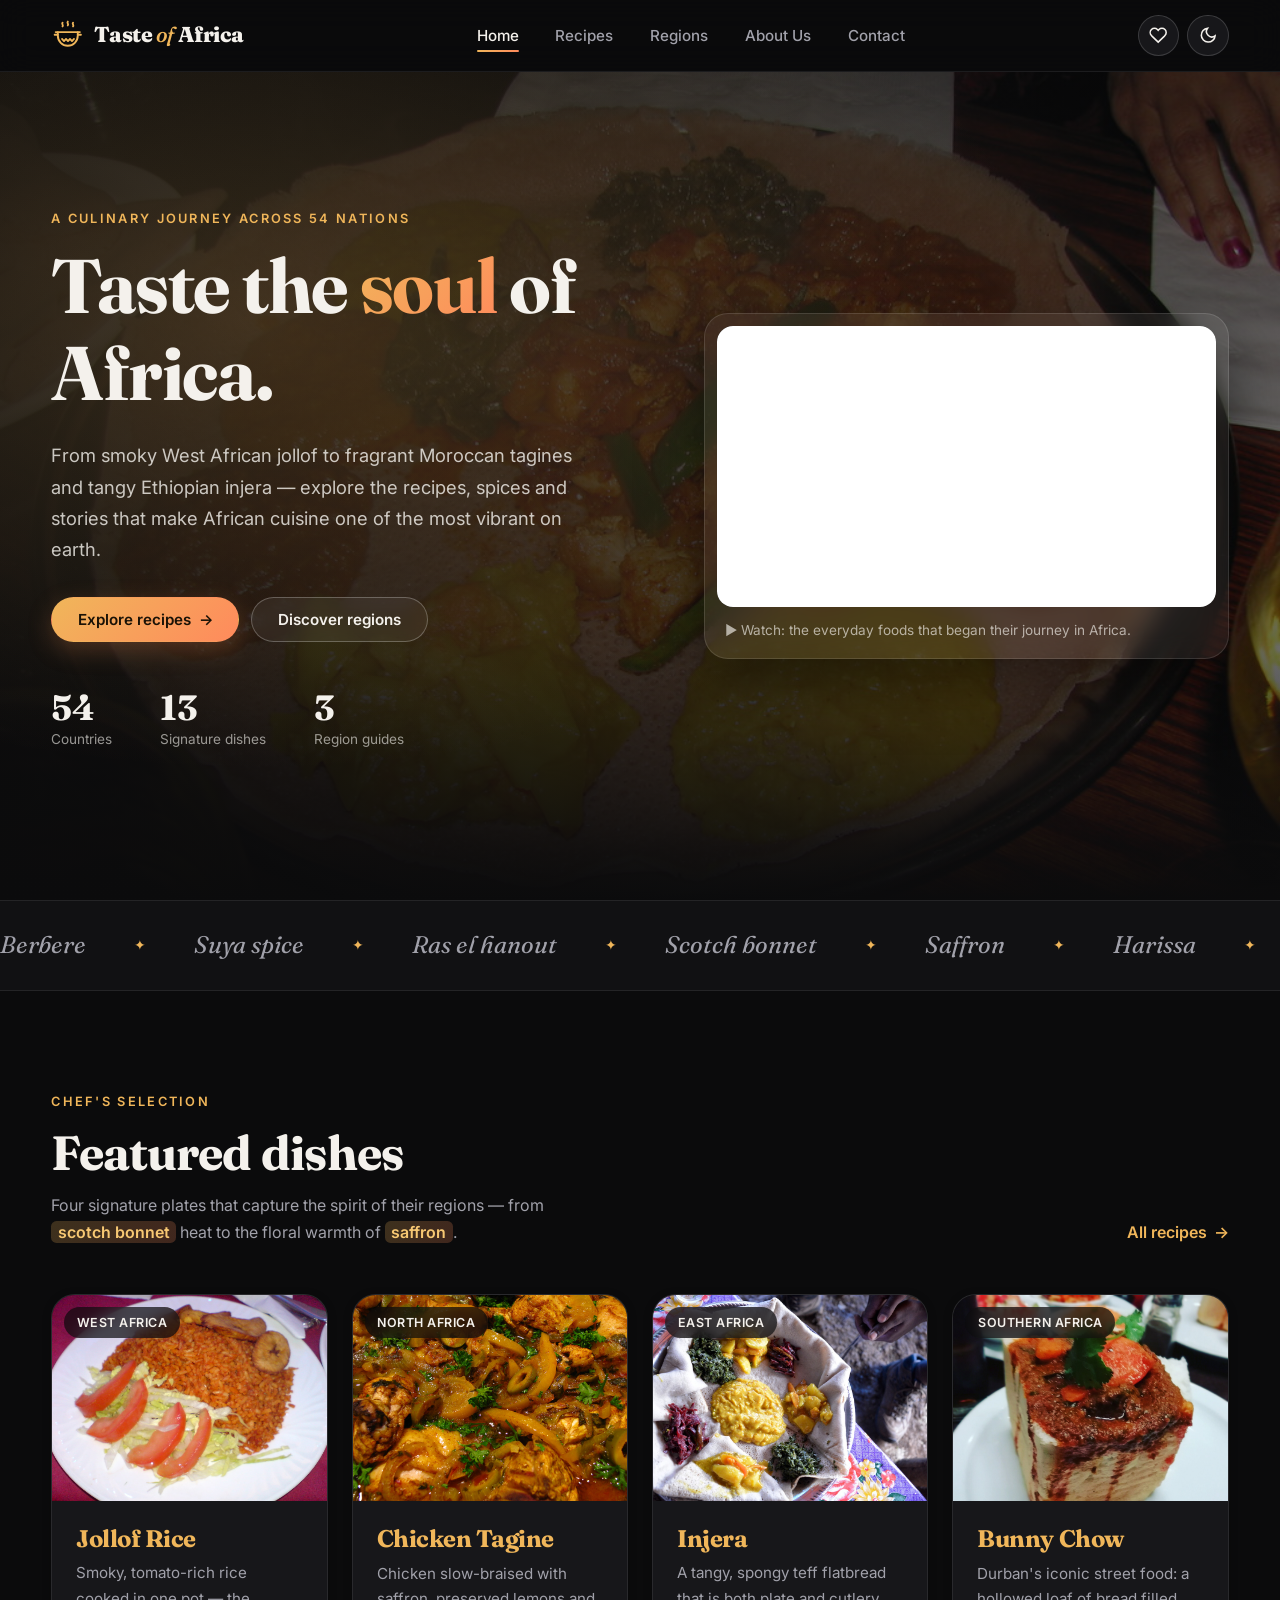
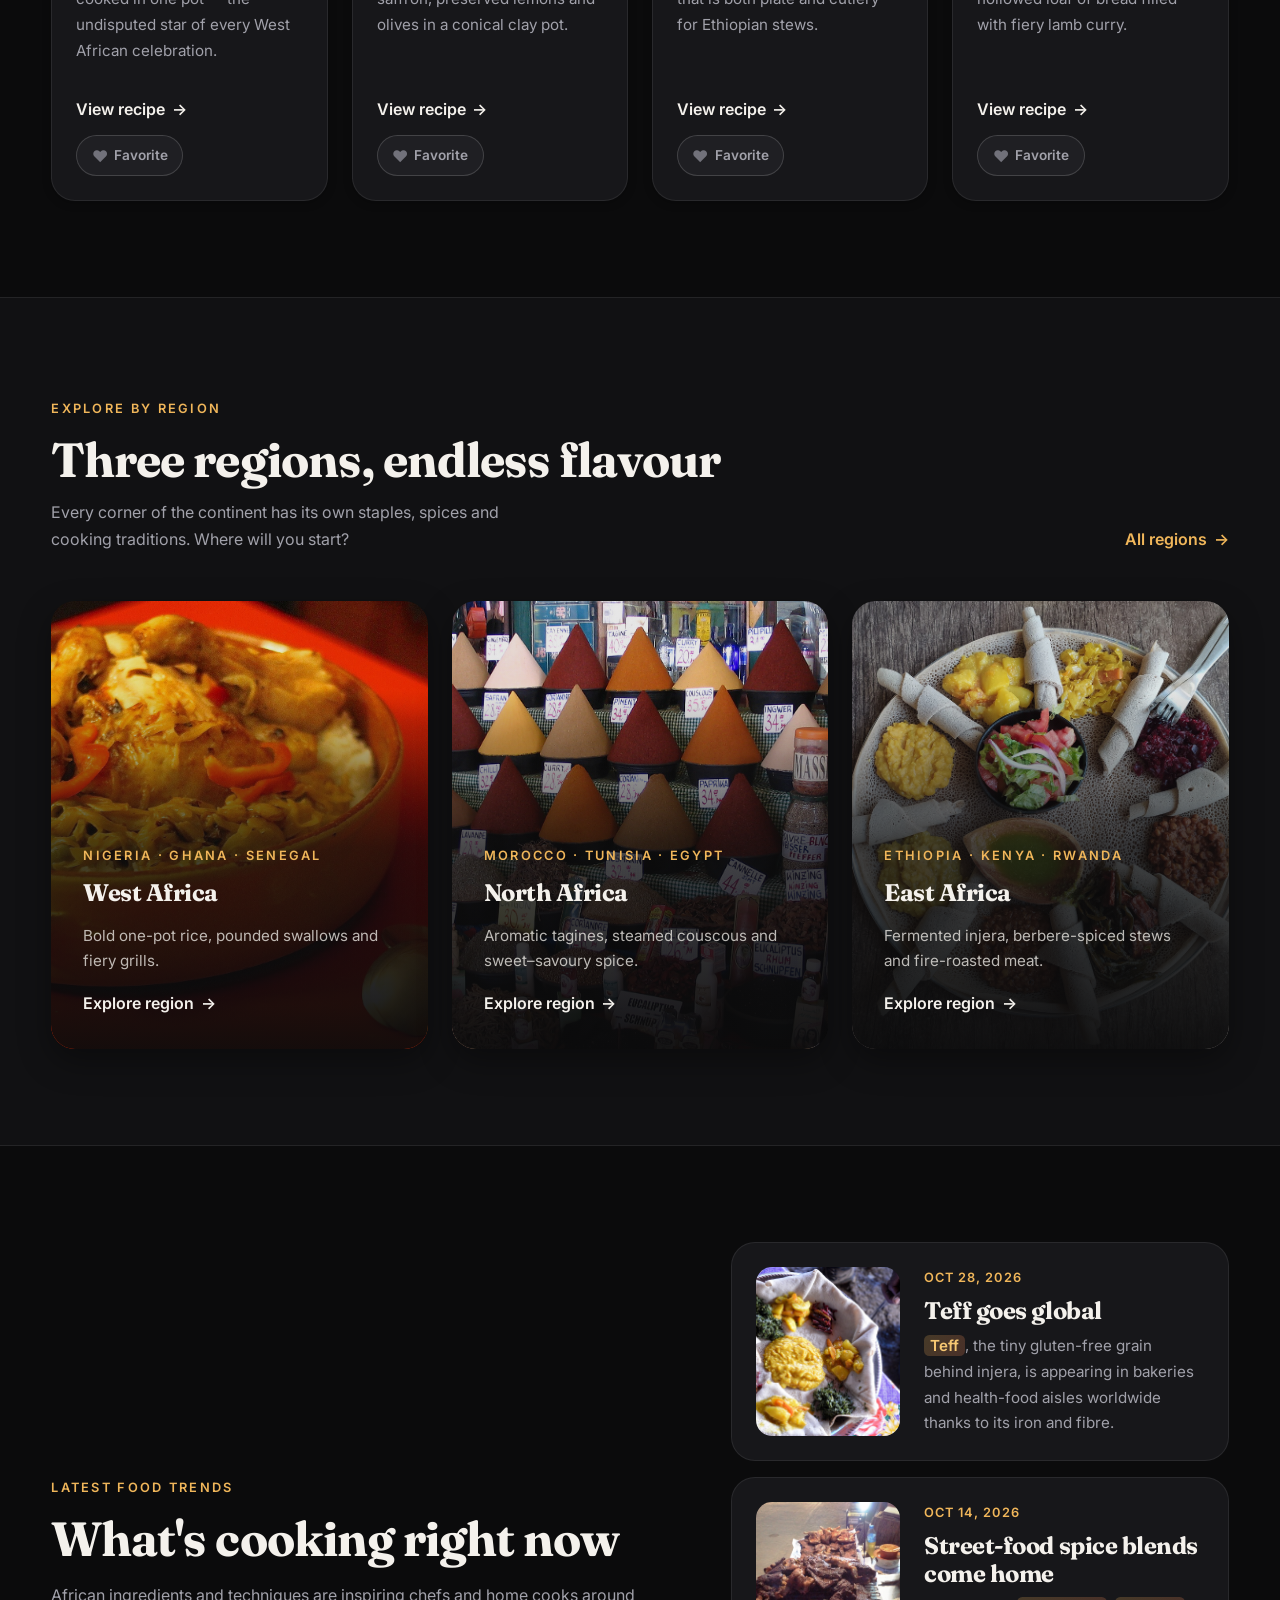
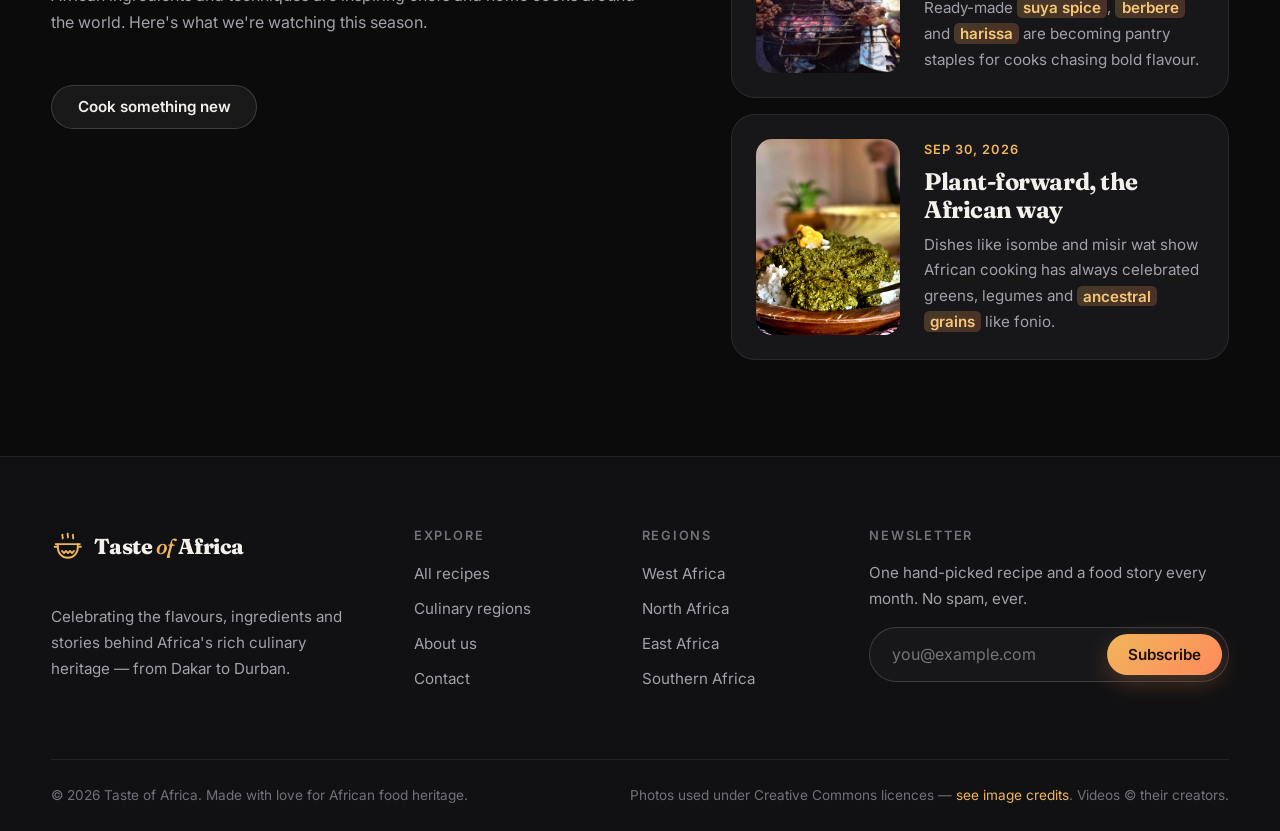
==== index.html @ ce405e70 "Add Taste of Africa website with images and organized folders - HTML pages at the root, styles in cs" ====
<!DOCTYPE html>
<html lang="en" data-theme="dark">
<head>
  <meta charset="UTF-8">
  <meta name="viewport" content="width=device-width, initial-scale=1.0">
  <meta name="description" content="Discover the rich, diverse flavours of African cuisine: recipes, regions and the stories behind them.">
  <meta name="theme-color" content="#0b0b0c">
  <title>Home — A Culinary Journey Across Africa | Taste of Africa</title>
  <link rel="icon" href="data:image/svg+xml,%3Csvg xmlns='http://www.w3.org/2000/svg' viewBox='0 0 32 32' fill='none' stroke='%23f0b65a' stroke-width='2.2' stroke-linecap='round' stroke-linejoin='round'%3E%3Crect width='32' height='32' rx='7' fill='%230b0b0c' stroke='none'/%3E%3Cpath d='M11 4c-1.2 1.2 1.2 2.4 0 3.6M16 3c-1.2 1.2 1.2 2.4 0 3.6M21 4c-1.2 1.2 1.2 2.4 0 3.6M4.5 12.5h23M6.5 12.5v3.5a9.5 9.5 0 0 0 19 0v-3.5M10.5 19l1.9 2 1.9-2 1.9 2 1.9-2 1.9 2 1.9-2'/%3E%3C/svg%3E">

  <!-- Google Fonts: Fraunces (expressive headings) + Inter (clean body text) -->
  <link rel="preconnect" href="https://fonts.googleapis.com">
  <link rel="preconnect" href="https://fonts.gstatic.com" crossorigin>
  <link href="https://fonts.googleapis.com/css2?family=Fraunces:ital,opsz,wght@0,9..144,500;0,9..144,700;0,9..144,800;1,9..144,500&amp;family=Inter:wght@400;500;600;700&amp;display=swap" rel="stylesheet">

  <link rel="stylesheet" href="css/styles.css">
  <!-- Apply the saved colour theme before the page paints (prevents a flash) -->
  <script>
    try {
      var savedTheme = JSON.parse(localStorage.getItem("toa-theme"));
      document.documentElement.setAttribute("data-theme", savedTheme === "light" ? "light" : "dark");
    } catch (e) {}
  </script>
</head>
<body>
  <a class="skip-link" href="#main">Skip to main content</a>

  <!-- ===== Site header & navigation ===== -->
  <header class="site-header">
    <div class="container header-inner">
      <a href="index.html" class="logo" aria-label="Taste of Africa — home">
        <svg class="logo-mark" viewBox="0 0 32 32" fill="none" stroke="currentColor" stroke-width="1.8" stroke-linecap="round" stroke-linejoin="round" aria-hidden="true"><path d="M11 3.5c-1.2 1.2 1.2 2.4 0 3.6M16 2.5c-1.2 1.2 1.2 2.4 0 3.6M21 3.5c-1.2 1.2 1.2 2.4 0 3.6"/><path d="M4.5 12.5h23"/><path d="M6.5 12.5v3.5a9.5 9.5 0 0 0 19 0v-3.5"/><path d="M10.5 19l1.9 2 1.9-2 1.9 2 1.9-2 1.9 2 1.9-2"/><path d="M6.5 15H3.5M25.5 15h3"/></svg>
        <span>Taste <em>of</em> Africa</span>
      </a>

      <nav class="main-nav" id="main-nav" aria-label="Main navigation">
        <ul class="nav-list">
          <li><a href="index.html" aria-current="page">Home</a></li>
          <li><a href="recipes.html">Recipes</a></li>
          <li><a href="regions.html">Regions</a></li>
          <li><a href="about.html">About Us</a></li>
          <li><a href="contact.html">Contact</a></li>
        </ul>
      </nav>

      <div class="header-actions">
        <a href="recipes.html?filter=favorites" class="icon-btn" aria-label="View your favourite recipes" title="Your favourites">
          <svg viewBox="0 0 24 24" fill="none" stroke="currentColor" stroke-width="2" aria-hidden="true"><path d="M20.8 4.6a5.5 5.5 0 0 0-7.8 0L12 5.7l-1-1.1a5.5 5.5 0 0 0-7.8 7.8l1 1.1L12 21l7.8-7.5 1-1.1a5.5 5.5 0 0 0 0-7.8z"/></svg>
          <span class="fav-badge" data-count="0"></span>
        </a>
        <button class="icon-btn" id="theme-toggle" type="button" aria-label="Switch to light mode">
          <svg class="icon-moon" viewBox="0 0 24 24" fill="none" stroke="currentColor" stroke-width="2" aria-hidden="true"><path d="M21 12.8A9 9 0 1 1 11.2 3a7 7 0 0 0 9.8 9.8z"/></svg>
          <svg class="icon-sun" viewBox="0 0 24 24" fill="none" stroke="currentColor" stroke-width="2" aria-hidden="true"><circle cx="12" cy="12" r="4.5"/><path d="M12 1.5v2.5M12 20v2.5M4.6 4.6l1.8 1.8M17.6 17.6l1.8 1.8M1.5 12H4M20 12h2.5M4.6 19.4l1.8-1.8M17.6 6.4l1.8-1.8"/></svg>
        </button>
        <button class="icon-btn nav-toggle" type="button" aria-expanded="false" aria-controls="main-nav" aria-label="Open menu">
          <svg viewBox="0 0 24 24" fill="none" stroke="currentColor" stroke-width="2" aria-hidden="true"><path d="M4 7h16M4 12h16M4 17h10"/></svg>
        </button>
      </div>
    </div>
  </header>

  <main id="main">
    <!-- ===== Hero ===== -->
    <section class="hero" aria-labelledby="hero-title">
      <div class="container hero-grid">
        <div class="reveal">
          <span class="eyebrow">A culinary journey across 54 nations</span>
          <h1 id="hero-title">Taste the <span class="text-gradient">soul</span> of Africa.</h1>
          <p class="hero-lead">From smoky West African jollof to fragrant Moroccan tagines and tangy Ethiopian injera — explore the recipes, spices and stories that make African cuisine one of the most vibrant on earth.</p>
          <div class="hero-actions">
            <a href="recipes.html" class="btn btn-primary">Explore recipes <span aria-hidden="true">→</span></a>
            <a href="regions.html" class="btn btn-ghost">Discover regions</a>
          </div>
          <ul class="hero-stats">
            <li><strong>54</strong><span>Countries</span></li>
            <li><strong>13</strong><span>Signature dishes</span></li>
            <li><strong>3</strong><span>Region guides</span></li>
          </ul>
        </div>
        <figure class="video-card reveal">
          <div class="video-frame">
            <iframe src="https://www.youtube-nocookie.com/embed/ptCJtJSwBqs" title="These 10 foods came from Africa — Where Food Began" loading="lazy" allow="accelerometer; autoplay; clipboard-write; encrypted-media; gyroscope; picture-in-picture; web-share" referrerpolicy="strict-origin-when-cross-origin" allowfullscreen></iframe>
          </div>
          <figcaption>▶ Watch: the everyday foods that began their journey in Africa.</figcaption>
        </figure>
      </div>
    </section>

    <!-- ===== Spice ticker ===== -->
    <section class="ticker" aria-label="Signature African spices">
      <ul class="ticker-track">
          <li>Berbere</li>
          <li>Suya spice</li>
          <li>Ras el hanout</li>
          <li>Scotch bonnet</li>
          <li>Saffron</li>
          <li>Harissa</li>
          <li>Grains of paradise</li>
          <li>Cardamom</li>
          <li>Peri-peri</li>
          <li>Niter kibbeh</li>
          <li>Dawadawa</li>
          <li>Cloves of Zanzibar</li>
          <li aria-hidden="true">Berbere</li>
          <li aria-hidden="true">Suya spice</li>
          <li aria-hidden="true">Ras el hanout</li>
          <li aria-hidden="true">Scotch bonnet</li>
          <li aria-hidden="true">Saffron</li>
          <li aria-hidden="true">Harissa</li>
          <li aria-hidden="true">Grains of paradise</li>
          <li aria-hidden="true">Cardamom</li>
          <li aria-hidden="true">Peri-peri</li>
          <li aria-hidden="true">Niter kibbeh</li>
          <li aria-hidden="true">Dawadawa</li>
          <li aria-hidden="true">Cloves of Zanzibar</li>
      </ul>
    </section>

    <!-- ===== Featured dishes ===== -->
    <section class="section" aria-labelledby="featured-title">
      <div class="container">
        <div class="section-head reveal">
          <div>
            <span class="eyebrow">Chef's selection</span>
            <h2 id="featured-title">Featured dishes</h2>
            <p>Four signature plates that capture the spirit of their regions — from <mark>scotch bonnet</mark> heat to the floral warmth of <mark>saffron</mark>.</p>
          </div>
          <a href="recipes.html" class="link-arrow">All recipes <span aria-hidden="true">→</span></a>
        </div>
        <div class="grid grid-4 reveal">
          <figure class="card dish-card">
            <div class="card-media">
              <img src="images/jollof-rice.jpg" alt="Jollof rice served with fresh tomatoes and fried plantain" loading="lazy">
              <span class="chip">West Africa</span>
            </div>
            <figcaption>
              <h3><a class="card-link" href="jollof-rice.html">Jollof Rice</a></h3>
              <p>Smoky, tomato-rich rice cooked in one pot — the undisputed star of every West African celebration.</p>
              <div class="card-actions">
                <span class="link-arrow">View recipe <span aria-hidden="true">→</span></span>
                <button class="fav-btn" type="button" data-id="jollof-rice" aria-pressed="false" aria-label="Save Jollof Rice to favorites"><span class="heart" aria-hidden="true">❤</span><span class="fav-label">Favorite</span></button>
              </div>
            </figcaption>
          </figure>
          <figure class="card dish-card">
            <div class="card-media">
              <img src="images/tagine.jpg" alt="Chicken tagine with preserved lemons and green olives" loading="lazy">
              <span class="chip">North Africa</span>
            </div>
            <figcaption>
              <h3><a class="card-link" href="tagine.html">Chicken Tagine</a></h3>
              <p>Chicken slow-braised with saffron, preserved lemons and olives in a conical clay pot.</p>
              <div class="card-actions">
                <span class="link-arrow">View recipe <span aria-hidden="true">→</span></span>
                <button class="fav-btn" type="button" data-id="tagine" aria-pressed="false" aria-label="Save Chicken Tagine to favorites"><span class="heart" aria-hidden="true">❤</span><span class="fav-label">Favorite</span></button>
              </div>
            </figcaption>
          </figure>
          <figure class="card dish-card">
            <div class="card-media">
              <img src="images/injera.jpg" alt="Injera on a woven basket topped with colourful Ethiopian stews" loading="lazy">
              <span class="chip">East Africa</span>
            </div>
            <figcaption>
              <h3><a class="card-link" href="injera.html">Injera</a></h3>
              <p>A tangy, spongy teff flatbread that is both plate and cutlery for Ethiopian stews.</p>
              <div class="card-actions">
                <span class="link-arrow">View recipe <span aria-hidden="true">→</span></span>
                <button class="fav-btn" type="button" data-id="injera" aria-pressed="false" aria-label="Save Injera to favorites"><span class="heart" aria-hidden="true">❤</span><span class="fav-label">Favorite</span></button>
              </div>
            </figcaption>
          </figure>
          <figure class="card dish-card">
            <div class="card-media">
              <img src="images/bunny-chow.jpg" alt="A Durban mutton bunny chow topped with fresh coriander" loading="lazy">
              <span class="chip">Southern Africa</span>
            </div>
            <figcaption>
              <h3><a class="card-link" href="bunny-chow.html">Bunny Chow</a></h3>
              <p>Durban&#x27;s iconic street food: a hollowed loaf of bread filled with fiery lamb curry.</p>
              <div class="card-actions">
                <span class="link-arrow">View recipe <span aria-hidden="true">→</span></span>
                <button class="fav-btn" type="button" data-id="bunny-chow" aria-pressed="false" aria-label="Save Bunny Chow to favorites"><span class="heart" aria-hidden="true">❤</span><span class="fav-label">Favorite</span></button>
              </div>
            </figcaption>
          </figure>
        </div>
      </div>
    </section>

    <!-- ===== Explore by region ===== -->
    <section class="section section-alt" aria-labelledby="regions-title">
      <div class="container">
        <div class="section-head reveal">
          <div>
            <span class="eyebrow">Explore by region</span>
            <h2 id="regions-title">Three regions, endless flavour</h2>
            <p>Every corner of the continent has its own staples, spices and cooking traditions. Where will you start?</p>
          </div>
          <a href="regions.html" class="link-arrow">All regions <span aria-hidden="true">→</span></a>
        </div>
        <div class="grid grid-3 reveal">
          <a class="region-card" href="west-africa.html">
            <img src="images/west-africa-hero.jpg" alt="A bowl of Senegalese chicken yassa from West Africa" loading="lazy">
            <div class="region-card-body">
              <span class="eyebrow">Nigeria · Ghana · Senegal</span>
              <h3>West Africa</h3>
              <p>Bold one-pot rice, pounded swallows and fiery grills.</p>
              <span class="link-arrow">Explore region <span aria-hidden="true">→</span></span>
            </div>
          </a>
          <a class="region-card" href="north-africa.html">
            <img src="images/north-africa-hero.jpg" alt="Colourful pyramids of spices at a North African market" loading="lazy">
            <div class="region-card-body">
              <span class="eyebrow">Morocco · Tunisia · Egypt</span>
              <h3>North Africa</h3>
              <p>Aromatic tagines, steamed couscous and sweet–savoury spice.</p>
              <span class="link-arrow">Explore region <span aria-hidden="true">→</span></span>
            </div>
          </a>
          <a class="region-card" href="east-africa.html">
            <img src="images/east-africa-hero.jpg" alt="An Ethiopian platter of stews served on injera" loading="lazy">
            <div class="region-card-body">
              <span class="eyebrow">Ethiopia · Kenya · Rwanda</span>
              <h3>East Africa</h3>
              <p>Fermented injera, berbere-spiced stews and fire-roasted meat.</p>
              <span class="link-arrow">Explore region <span aria-hidden="true">→</span></span>
            </div>
          </a>
        </div>
      </div>
    </section>

    <!-- ===== Latest food trends ===== -->
    <section class="section" aria-labelledby="trends-title">
      <div class="container split">
        <div class="reveal">
          <span class="eyebrow">Latest food trends</span>
          <h2 id="trends-title">What's cooking right now</h2>
          <p class="muted">African ingredients and techniques are inspiring chefs and home cooks around the world. Here's what we're watching this season.</p>
          <a href="recipes.html" class="btn btn-ghost mt-6">Cook something new</a>
        </div>
        <div class="trends-layout reveal">
          <article class="trend-card">
            <img src="images/injera.jpg" alt="Injera made from teff flour" loading="lazy">
            <div>
              <time datetime="2026-10-28">Oct 28, 2026</time>
              <h3>Teff goes global</h3>
              <p><mark>Teff</mark>, the tiny gluten-free grain behind injera, is appearing in bakeries and health-food aisles worldwide thanks to its iron and fibre.</p>
            </div>
          </article>
          <article class="trend-card">
            <img src="images/suya.jpg" alt="Suya skewers coated in yaji spice" loading="lazy">
            <div>
              <time datetime="2026-10-14">Oct 14, 2026</time>
              <h3>Street-food spice blends come home</h3>
              <p>Ready-made <mark>suya spice</mark>, <mark>berbere</mark> and <mark>harissa</mark> are becoming pantry staples for cooks chasing bold flavour.</p>
            </div>
          </article>
          <article class="trend-card">
            <img src="images/isombe.jpg" alt="Isombe, a cassava leaf stew" loading="lazy">
            <div>
              <time datetime="2026-09-30">Sep 30, 2026</time>
              <h3>Plant-forward, the African way</h3>
              <p>Dishes like isombe and misir wat show African cooking has always celebrated greens, legumes and <mark>ancestral grains</mark> like fonio.</p>
            </div>
          </article>
        </div>
      </div>
    </section>
  </main>

  <!-- ===== Footer with newsletter signup ===== -->
  <footer class="site-footer">
    <div class="container footer-grid">
      <section>
        <a href="index.html" class="logo"><svg class="logo-mark" viewBox="0 0 32 32" fill="none" stroke="currentColor" stroke-width="1.8" stroke-linecap="round" stroke-linejoin="round" aria-hidden="true"><path d="M11 3.5c-1.2 1.2 1.2 2.4 0 3.6M16 2.5c-1.2 1.2 1.2 2.4 0 3.6M21 3.5c-1.2 1.2 1.2 2.4 0 3.6"/><path d="M4.5 12.5h23"/><path d="M6.5 12.5v3.5a9.5 9.5 0 0 0 19 0v-3.5"/><path d="M10.5 19l1.9 2 1.9-2 1.9 2 1.9-2 1.9 2 1.9-2"/><path d="M6.5 15H3.5M25.5 15h3"/></svg><span>Taste <em>of</em> Africa</span></a>
        <p class="mt-6">Celebrating the flavours, ingredients and stories behind Africa's rich culinary heritage — from Dakar to Durban.</p>
      </section>
      <nav aria-label="Footer: explore">
        <h2>Explore</h2>
        <ul class="footer-links">
          <li><a href="recipes.html">All recipes</a></li>
          <li><a href="regions.html">Culinary regions</a></li>
          <li><a href="about.html">About us</a></li>
          <li><a href="contact.html">Contact</a></li>
        </ul>
      </nav>
      <nav aria-label="Footer: regions">
        <h2>Regions</h2>
        <ul class="footer-links">
          <li><a href="west-africa.html">West Africa</a></li>
          <li><a href="north-africa.html">North Africa</a></li>
          <li><a href="east-africa.html">East Africa</a></li>
          <li><a href="recipes.html?filter=southern-africa">Southern Africa</a></li>
        </ul>
      </nav>
      <section aria-labelledby="newsletter-title">
        <h2 id="newsletter-title">Newsletter</h2>
        <p>One hand-picked recipe and a food story every month. No spam, ever.</p>
        <form class="newsletter-form" novalidate>
          <label for="newsletter-email" class="visually-hidden">Email address</label>
          <input type="email" id="newsletter-email" name="newsletter-email" placeholder="you@example.com" autocomplete="email" required>
          <button type="submit" class="btn btn-primary">Subscribe</button>
        </form>
        <p class="newsletter-msg" role="status" aria-live="polite"></p>
      </section>
    </div>
    <div class="container footer-bottom">
      <p>&copy; <span class="current-year">2026</span> Taste of Africa. Made with love for African food heritage.</p>
      <p>Photos used under Creative Commons licences — <a href="about.html#credits">see image credits</a>. Videos &copy; their creators.</p>
    </div>
  </footer>

  <button class="icon-btn back-to-top" type="button" aria-label="Back to top">
    <svg viewBox="0 0 24 24" fill="none" stroke="currentColor" stroke-width="2" aria-hidden="true"><path d="M12 19V5M5 12l7-7 7 7"/></svg>
  </button>

  <script src="js/script.js"></script>
</body>
</html>
---- css/styles.css ----
/* ==========================================================================
   Taste of Africa — Main Stylesheet
   --------------------------------------------------------------------------
   Table of contents
   1.  Design tokens (colours, fonts, spacing) + light theme
   2.  Reset & base elements
   3.  Layout helpers
   4.  Buttons, chips & marks
   5.  Header & navigation
   6.  Hero sections
   7.  Ingredient ticker
   8.  Section headings
   9.  Cards (dishes, regions, articles)
   10. Recipe filter & favourites
   11. Recipe detail page
   12. Region pages
   13. About page
   14. Contact page & forms
   15. Footer & newsletter
   16. Utilities & animations
   17. Responsive breakpoints
   ========================================================================== */

/* 1. DESIGN TOKENS ======================================================== */
:root {
  /* Palette — "midnight & saffron": premium blacks and greys,
     warmed with spice-inspired accents (saffron, papaya, hibiscus). */
  --bg: #0b0b0c;
  --bg-elev: #111113;
  --surface: #17171a;
  --surface-2: #1f1f23;
  --border: rgba(255, 255, 255, 0.08);
  --border-strong: rgba(255, 255, 255, 0.16);
  --text: #f4f1ec;
  --text-muted: #a1a1aa;
  --text-faint: #71717a;

  --accent: #f0b65a;          /* saffron gold */
  --accent-strong: #f7c873;
  --accent-2: #ff8a5c;        /* papaya / paprika */
  --accent-ink: #1a1206;      /* text on accent backgrounds */
  --heart: #ff4d6d;           /* hibiscus red for favourites */
  --success: #4ade80;
  --error: #ff6b6b;

  --gradient-accent: linear-gradient(135deg, var(--accent) 0%, var(--accent-2) 100%);
  --overlay: linear-gradient(180deg, rgba(11, 11, 12, 0.35) 0%, rgba(11, 11, 12, 0.85) 70%, var(--bg) 100%);

  /* Typography */
  --font-display: "Fraunces", Georgia, "Times New Roman", serif;
  --font-body: "Inter", system-ui, -apple-system, "Segoe UI", Roboto, sans-serif;

  /* Spacing scale (rem based for accessibility) */
  --space-1: 0.25rem;
  --space-2: 0.5rem;
  --space-3: 0.75rem;
  --space-4: 1rem;
  --space-5: 1.5rem;
  --space-6: 2rem;
  --space-7: 3rem;
  --space-8: 4.5rem;
  --space-9: 6rem;

  /* Shape & depth */
  --radius-sm: 0.5rem;
  --radius: 1rem;
  --radius-lg: 1.5rem;
  --radius-pill: 999px;
  --shadow-sm: 0 2px 8px rgba(0, 0, 0, 0.25);
  --shadow: 0 12px 32px rgba(0, 0, 0, 0.35);
  --shadow-lg: 0 24px 60px rgba(0, 0, 0, 0.5);
  --glow: 0 0 0 4px rgba(240, 182, 90, 0.18);

  --header-h: 4.5rem;
  --ease: cubic-bezier(0.22, 1, 0.36, 1);
  color-scheme: dark;
}

/* Light theme — toggled by JavaScript via data-theme on <html> */
[data-theme="light"] {
  --bg: #f7f5f1;
  --bg-elev: #ffffff;
  --surface: #ffffff;
  --surface-2: #f1eee8;
  --border: rgba(20, 20, 22, 0.08);
  --border-strong: rgba(20, 20, 22, 0.16);
  --text: #141416;
  --text-muted: #55555e;
  --text-faint: #8a8a93;
  --accent: #c98a1e;
  --accent-strong: #b07612;
  --accent-2: #e2643a;
  --accent-ink: #ffffff;
  --shadow-sm: 0 2px 8px rgba(20, 20, 22, 0.06);
  --shadow: 0 12px 32px rgba(20, 20, 22, 0.08);
  --shadow-lg: 0 24px 60px rgba(20, 20, 22, 0.14);
  --glow: 0 0 0 4px rgba(201, 138, 30, 0.2);
  color-scheme: light;
}

/* 2. RESET & BASE ========================================================= */
*,
*::before,
*::after {
  box-sizing: border-box;
}

html {
  font-size: 100%;               /* 16px base — respects user settings */
  scroll-behavior: smooth;
  scroll-padding-top: calc(var(--header-h) + 1rem);
}

body {
  margin: 0;
  font-family: var(--font-body);
  font-size: 1rem;
  line-height: 1.7;
  color: var(--text);
  background-color: var(--bg);
  -webkit-font-smoothing: antialiased;
  transition: background-color 0.4s var(--ease), color 0.4s var(--ease);
}

h1, h2, h3, h4 {
  font-family: var(--font-display);
  font-weight: 700;
  line-height: 1.15;
  letter-spacing: -0.02em;
  margin: 0 0 var(--space-4);
}

h1 { font-size: clamp(2.5rem, 6vw, 4.75rem); }
h2 { font-size: clamp(1.9rem, 4vw, 3rem); }
h3 { font-size: clamp(1.25rem, 2vw, 1.5rem); }
h4 { font-size: 1.1rem; }

p { margin: 0 0 var(--space-4); }

a {
  color: var(--accent);
  text-decoration: none;
  transition: color 0.2s ease;
}
a:hover { color: var(--accent-strong); }

img,
iframe,
video {
  display: block;
  max-width: 100%;
}

img { height: auto; }

ul, ol { padding-left: 1.25rem; }

figure { margin: 0; }

button,
input,
select,
textarea {
  font: inherit;
  color: inherit;
}

button { cursor: pointer; }

:focus-visible {
  outline: 2px solid var(--accent);
  outline-offset: 3px;
}

::selection {
  background: var(--accent);
  color: var(--accent-ink);
}

/* Accessible "skip to content" link */
.skip-link {
  position: absolute;
  left: 1rem;
  top: -4rem;
  z-index: 200;
  padding: var(--space-2) var(--space-4);
  background: var(--accent);
  color: var(--accent-ink);
  border-radius: var(--radius-sm);
  font-weight: 600;
}
.skip-link:focus { top: 1rem; }

/* 3. LAYOUT HELPERS ======================================================= */
.container {
  width: min(92%, 75rem);
  margin-inline: auto;
}

.container-narrow {
  width: min(92%, 50rem);
  margin-inline: auto;
}

.section {
  padding-block: var(--space-9);
}

.section-alt {
  background: var(--bg-elev);
  border-block: 1px solid var(--border);
}

.grid {
  display: grid;
  gap: var(--space-5);
}

.grid-2 { grid-template-columns: repeat(2, 1fr); }
.grid-3 { grid-template-columns: repeat(3, 1fr); }
.grid-4 { grid-template-columns: repeat(4, 1fr); }
.grid-auto { grid-template-columns: repeat(auto-fill, minmax(17rem, 1fr)); }

.split {
  display: grid;
  grid-template-columns: 1.1fr 0.9fr;
  gap: var(--space-8);
  align-items: center;
}

/* Columns of equal height (e.g. text + map on the About page) */
.split-stretch { align-items: stretch; }
.split-stretch .map-frame { display: flex; flex-direction: column; }
.split-stretch .map-frame iframe { flex: 1; min-height: 24rem; }

/* 4. BUTTONS, CHIPS & MARKS =============================================== */
.btn {
  display: inline-flex;
  align-items: center;
  justify-content: center;
  gap: var(--space-2);
  padding: 0.85rem 1.6rem;
  border: 1px solid transparent;
  border-radius: var(--radius-pill);
  font-weight: 600;
  font-size: 0.95rem;
  line-height: 1;
  transition: transform 0.25s var(--ease), box-shadow 0.25s var(--ease),
    background-color 0.25s ease, color 0.25s ease, border-color 0.25s ease;
}

.btn:hover { transform: translateY(-2px); }

.btn-primary {
  background: var(--gradient-accent);
  color: #1a1206;
  box-shadow: 0 8px 24px rgba(240, 140, 80, 0.25);
}
.btn-primary:hover {
  color: #1a1206;
  box-shadow: 0 12px 32px rgba(240, 140, 80, 0.4);
}

.btn-ghost {
  background: rgba(255, 255, 255, 0.06);
  border-color: var(--border-strong);
  color: var(--text);
  backdrop-filter: blur(8px);
}
.btn-ghost:hover {
  color: var(--text);
  border-color: var(--accent);
}

.hero .btn-ghost { color: #f4f1ec; border-color: rgba(255, 255, 255, 0.25); }

.chip {
  display: inline-flex;
  align-items: center;
  gap: 0.35rem;
  padding: 0.3rem 0.8rem;
  border-radius: var(--radius-pill);
  border: 1px solid var(--border-strong);
  background: var(--surface-2);
  font-size: 0.78rem;
  font-weight: 600;
  letter-spacing: 0.04em;
  text-transform: uppercase;
  color: var(--text-muted);
}

.chip-accent {
  border-color: transparent;
  background: rgba(240, 182, 90, 0.14);
  color: var(--accent);
}

.eyebrow {
  display: inline-block;
  margin-bottom: var(--space-3);
  font-size: 0.8rem;
  font-weight: 600;
  letter-spacing: 0.18em;
  text-transform: uppercase;
  color: var(--accent);
}

/* Custom <mark> — highlights spices, ingredients and techniques */
mark {
  padding: 0.05em 0.4em;
  border-radius: 0.35em;
  background: linear-gradient(120deg, rgba(240, 182, 90, 0.22), rgba(255, 138, 92, 0.22));
  color: var(--accent-strong);
  font-weight: 600;
  box-decoration-break: clone;
  -webkit-box-decoration-break: clone;
}

[data-theme="light"] mark { color: #8a5a06; }

.text-gradient {
  background: var(--gradient-accent);
  -webkit-background-clip: text;
  background-clip: text;
  color: transparent;
}

.muted { color: var(--text-muted); }

/* 5. HEADER & NAVIGATION ================================================== */
.site-header {
  position: sticky;
  top: 0;
  z-index: 100;
  height: var(--header-h);
  background: rgba(11, 11, 12, 0.72);
  backdrop-filter: saturate(180%) blur(16px);
  -webkit-backdrop-filter: saturate(180%) blur(16px);
  border-bottom: 1px solid var(--border);
  transition: background-color 0.3s ease, box-shadow 0.3s ease;
}

[data-theme="light"] .site-header { background: rgba(247, 245, 241, 0.8); }

.site-header.is-scrolled { box-shadow: var(--shadow-sm); }

.header-inner {
  display: flex;
  align-items: center;
  justify-content: space-between;
  gap: var(--space-5);
  height: 100%;
}

.logo {
  display: inline-flex;
  align-items: center;
  gap: 0.6rem;
  font-family: var(--font-display);
  font-size: 1.35rem;
  font-weight: 800;
  color: var(--text);
  letter-spacing: -0.02em;
  white-space: nowrap;
}
.logo:hover { color: var(--text); }

.logo-mark {
  flex: none;
  width: 2.1rem;
  height: 2.1rem;
  color: var(--accent);
  transition: transform 0.4s var(--ease);
}

.logo:hover .logo-mark { transform: rotate(-8deg); }

.logo em {
  font-style: italic;
  font-weight: 500;
  color: var(--accent);
}

.nav-list {
  display: flex;
  gap: var(--space-2);
  margin: 0;
  padding: 0;
  list-style: none;
}

.nav-list a {
  position: relative;
  display: block;
  padding: 0.5rem 0.9rem;
  border-radius: var(--radius-pill);
  font-size: 0.95rem;
  font-weight: 500;
  color: var(--text-muted);
  transition: color 0.2s ease, background-color 0.2s ease;
}

/* Animated underline on hover */
.nav-list a::after {
  content: "";
  position: absolute;
  left: 0.9rem;
  right: 0.9rem;
  bottom: 0.3rem;
  height: 2px;
  border-radius: 2px;
  background: var(--gradient-accent);
  transform: scaleX(0);
  transform-origin: left;
  transition: transform 0.3s var(--ease);
}

.nav-list a:hover { color: var(--text); }
.nav-list a:hover::after,
.nav-list a[aria-current="page"]::after { transform: scaleX(1); }
.nav-list a[aria-current="page"] { color: var(--text); }

.header-actions {
  display: flex;
  align-items: center;
  gap: var(--space-2);
}

.icon-btn {
  position: relative;
  display: inline-grid;
  place-items: center;
  width: 2.6rem;
  height: 2.6rem;
  border: 1px solid var(--border-strong);
  border-radius: 50%;
  background: var(--surface);
  color: var(--text);
  transition: border-color 0.2s ease, transform 0.2s ease, color 0.2s ease;
}
.icon-btn:hover {
  border-color: var(--accent);
  color: var(--accent);
  transform: translateY(-1px);
}
.icon-btn svg { width: 1.15rem; height: 1.15rem; }

/* Sun / moon icons swap with the theme */
.icon-sun { display: none; }
[data-theme="light"] .icon-sun { display: block; }
[data-theme="light"] .icon-moon { display: none; }

.fav-badge {
  position: absolute;
  top: -0.3rem;
  right: -0.3rem;
  min-width: 1.25rem;
  height: 1.25rem;
  padding: 0 0.3rem;
  border-radius: var(--radius-pill);
  background: var(--heart);
  color: #fff;
  font-size: 0.7rem;
  font-weight: 700;
  line-height: 1.25rem;
  text-align: center;
}
.fav-badge:empty,
.fav-badge[data-count="0"] { display: none; }

.nav-toggle { display: none; }

/* 6. HERO SECTIONS ======================================================== */
.hero {
  position: relative;
  min-height: min(calc(100vh - var(--header-h)), 54rem);
  display: flex;
  align-items: center;
  padding-block: var(--space-8);
  color: #f4f1ec;
  background: var(--bg) url("../images/hero.jpg") center / cover no-repeat;
  isolation: isolate;
  overflow: hidden;
}

.hero::before {
  content: "";
  position: absolute;
  inset: 0;
  z-index: -1;
  background:
    radial-gradient(ellipse at 20% 30%, rgba(240, 182, 90, 0.18), transparent 55%),
    linear-gradient(90deg, rgba(11, 11, 12, 0.95) 0%, rgba(11, 11, 12, 0.8) 50%, rgba(11, 11, 12, 0.6) 100%),
    linear-gradient(180deg, transparent 70%, var(--bg) 100%);
}

.hero-grid {
  display: grid;
  grid-template-columns: 1.05fr 0.95fr;
  gap: var(--space-8);
  align-items: center;
}

.hero h1 { margin-bottom: var(--space-5); }

.hero-lead {
  max-width: 34rem;
  font-size: 1.15rem;
  color: rgba(244, 241, 236, 0.8);
}

.hero-actions {
  display: flex;
  flex-wrap: wrap;
  gap: var(--space-3);
  margin-top: var(--space-6);
}

.hero-stats {
  display: flex;
  gap: var(--space-7);
  margin-top: var(--space-7);
  padding: 0;
  list-style: none;
}

.hero-stats strong {
  display: block;
  font-family: var(--font-display);
  font-size: 2.2rem;
  line-height: 1;
  color: #f4f1ec;
}

.hero-stats span {
  font-size: 0.85rem;
  color: rgba(244, 241, 236, 0.6);
}

/* Glass card that holds the hero video */
.video-card {
  padding: var(--space-3);
  border: 1px solid rgba(255, 255, 255, 0.12);
  border-radius: var(--radius-lg);
  background: rgba(255, 255, 255, 0.05);
  backdrop-filter: blur(14px);
  box-shadow: var(--shadow-lg);
}

.video-card figcaption {
  padding: var(--space-3) var(--space-2) var(--space-1);
  font-size: 0.85rem;
  color: rgba(244, 241, 236, 0.65);
}

/* Responsive 16:9 video wrapper used across the site */
.video-frame {
  position: relative;
  aspect-ratio: 16 / 9;
  overflow: hidden;
  border-radius: var(--radius);
  background: #000;
}

.video-frame iframe {
  position: absolute;
  inset: 0;
  width: 100%;
  height: 100%;
  border: 0;
}

/* Smaller page hero used on inner pages */
.page-hero {
  position: relative;
  padding: var(--space-9) 0 var(--space-8);
  color: #f4f1ec;
  background-color: #111;
  background-position: center;
  background-size: cover;
  isolation: isolate;
  overflow: hidden;
}

.page-hero::before {
  content: "";
  position: absolute;
  inset: 0;
  z-index: -1;
  background: var(--overlay);
}

.page-hero.plain {
  background-image:
    radial-gradient(ellipse at 15% 0%, rgba(240, 182, 90, 0.16), transparent 50%),
    radial-gradient(ellipse at 90% 100%, rgba(255, 138, 92, 0.12), transparent 50%);
  background-color: var(--bg-elev);
  color: var(--text);
  border-bottom: 1px solid var(--border);
}
.page-hero.plain::before { display: none; }

.page-hero p {
  max-width: 40rem;
  font-size: 1.1rem;
  opacity: 0.85;
}

.breadcrumb {
  display: flex;
  flex-wrap: wrap;
  gap: var(--space-2);
  margin: 0 0 var(--space-5);
  padding: 0;
  list-style: none;
  font-size: 0.85rem;
  opacity: 0.75;
}
.breadcrumb li + li::before {
  content: "/";
  margin-right: var(--space-2);
  opacity: 0.5;
}
.breadcrumb a { color: inherit; }
.breadcrumb a:hover { color: var(--accent); }

/* 7. INGREDIENT TICKER (pure CSS marquee) ================================= */
.ticker {
  overflow: hidden;
  padding-block: var(--space-5);
  border-block: 1px solid var(--border);
  background: var(--bg-elev);
}

.ticker-track {
  display: flex;
  gap: var(--space-7);
  width: max-content;
  margin: 0;
  padding: 0;
  list-style: none;
  animation: ticker 40s linear infinite;
}

.ticker-track li {
  display: flex;
  align-items: center;
  gap: var(--space-7);
  font-family: var(--font-display);
  font-size: 1.5rem;
  font-style: italic;
  color: var(--text-muted);
  white-space: nowrap;
}

.ticker-track li::after {
  content: "✦";
  font-style: normal;
  font-size: 0.9rem;
  color: var(--accent);
}

.ticker:hover .ticker-track { animation-play-state: paused; }

@keyframes ticker {
  to { transform: translateX(-50%); }
}

/* 8. SECTION HEADINGS ===================================================== */
.section-head {
  display: flex;
  flex-wrap: wrap;
  align-items: flex-end;
  justify-content: space-between;
  gap: var(--space-5);
  margin-bottom: var(--space-7);
}

.section-head h2 { margin-bottom: 0; }
.section-head p {
  max-width: 32rem;
  margin: var(--space-3) 0 0;
  color: var(--text-muted);
}

.section-head.center {
  flex-direction: column;
  align-items: center;
  text-align: center;
}

.link-arrow {
  display: inline-flex;
  align-items: center;
  gap: 0.4rem;
  font-weight: 600;
}
.link-arrow span { transition: transform 0.25s var(--ease); }
.link-arrow:hover span { transform: translateX(4px); }

/* 9. CARDS ================================================================ */
.card {
  position: relative;
  display: flex;
  flex-direction: column;
  overflow: hidden;
  border: 1px solid var(--border);
  border-radius: var(--radius-lg);
  background: var(--surface);
  box-shadow: var(--shadow-sm);
  transition: transform 0.4s var(--ease), box-shadow 0.4s var(--ease), border-color 0.4s ease;
}

.card:hover {
  transform: translateY(-6px);
  border-color: var(--border-strong);
  box-shadow: var(--shadow);
}

.card-media {
  position: relative;
  aspect-ratio: 4 / 3;
  overflow: hidden;
  background: var(--surface-2);
}

.card-media img {
  width: 100%;
  height: 100%;
  object-fit: cover;
  transition: transform 0.8s var(--ease);
}

.card:hover .card-media img { transform: scale(1.06); }

.card-media .chip {
  position: absolute;
  left: var(--space-3);
  top: var(--space-3);
  border: 0;
  background: rgba(11, 11, 12, 0.7);
  backdrop-filter: blur(8px);
  color: #f4f1ec;
}

.card-body {
  display: flex;
  flex: 1;
  flex-direction: column;
  padding: var(--space-5);
}

.card-body h3 { margin-bottom: var(--space-2); }
.card-body h3 a { color: var(--text); }
.card-body h3 a:hover { color: var(--accent); }

/* Make the whole card clickable while keeping buttons usable */
.card-link::before {
  content: "";
  position: absolute;
  inset: 0;
  z-index: 1;
}

.card-body p {
  flex: 1;
  font-size: 0.95rem;
  color: var(--text-muted);
}

.card-meta {
  display: flex;
  flex-wrap: wrap;
  gap: var(--space-4);
  margin-top: var(--space-3);
  padding-top: var(--space-4);
  border-top: 1px solid var(--border);
  font-size: 0.82rem;
  color: var(--text-faint);
}

/* Featured dish cards (figure + figcaption) */
.dish-card figcaption {
  display: flex;
  flex: 1;
  flex-direction: column;
  padding: var(--space-5);
}
.dish-card figcaption h3 { margin-bottom: var(--space-2); }
.dish-card figcaption p {
  flex: 1;
  font-size: 0.95rem;
  color: var(--text-muted);
}

/* Region cards — tall image with text overlay */
.region-card {
  position: relative;
  display: flex;
  align-items: flex-end;
  min-height: 28rem;
  overflow: hidden;
  border-radius: var(--radius-lg);
  color: #f4f1ec;
  isolation: isolate;
  box-shadow: var(--shadow);
}

.region-card img {
  position: absolute;
  inset: 0;
  z-index: -2;
  width: 100%;
  height: 100%;
  object-fit: cover;
  transition: transform 1s var(--ease);
}

.region-card::before {
  content: "";
  position: absolute;
  inset: 0;
  z-index: -1;
  background: linear-gradient(180deg, rgba(11, 11, 12, 0.1) 20%, rgba(11, 11, 12, 0.75) 55%, rgba(11, 11, 12, 0.96) 100%);
}

.region-card:hover { color: #f4f1ec; }
.region-card:hover img { transform: scale(1.07); }

.region-card-body { padding: var(--space-6); }
.region-card-body p {
  margin-bottom: var(--space-4);
  color: rgba(244, 241, 236, 0.75);
  font-size: 0.95rem;
}
.region-card .eyebrow { color: var(--accent); }

/* News / trend articles */
.trend-card {
  display: grid;
  grid-template-columns: 9rem 1fr;
  gap: var(--space-5);
  padding: var(--space-5);
  border: 1px solid var(--border);
  border-radius: var(--radius-lg);
  background: var(--surface);
  transition: border-color 0.3s ease, transform 0.3s var(--ease);
}

.trend-card:hover {
  border-color: var(--accent);
  transform: translateX(4px);
}

.trend-card img {
  width: 100%;
  height: 100%;
  min-height: 8rem;
  object-fit: cover;
  border-radius: var(--radius);
}

.trend-card h3 { margin-bottom: var(--space-2); }
.trend-card p { margin: 0; color: var(--text-muted); font-size: 0.95rem; }
.trend-card time {
  display: block;
  margin-bottom: var(--space-2);
  font-size: 0.8rem;
  font-weight: 600;
  letter-spacing: 0.08em;
  text-transform: uppercase;
  color: var(--accent);
}

.trends-layout {
  display: grid;
  gap: var(--space-4);
}

/* 10. RECIPE FILTER & FAVOURITES ========================================== */
.filter-bar {
  display: flex;
  flex-wrap: wrap;
  align-items: center;
  justify-content: space-between;
  gap: var(--space-4);
  margin-bottom: var(--space-6);
  padding: var(--space-3);
  border: 1px solid var(--border);
  border-radius: var(--radius-pill);
  background: var(--surface);
}

.filter-buttons {
  display: flex;
  flex-wrap: wrap;
  gap: var(--space-2);
  min-width: 0;
  max-width: 100%;
}

.filter-btn {
  padding: 0.6rem 1.15rem;
  border: 1px solid transparent;
  border-radius: var(--radius-pill);
  background: transparent;
  color: var(--text-muted);
  font-size: 0.9rem;
  font-weight: 500;
  transition: background-color 0.25s ease, color 0.25s ease, border-color 0.25s ease;
}

.filter-btn:hover {
  color: var(--text);
  border-color: var(--border-strong);
}

.filter-btn.active {
  background: var(--text);
  color: var(--bg);
}

.search-field {
  position: relative;
  flex: 0 1 16rem;
}

.search-field input {
  width: 100%;
  padding: 0.6rem 1rem 0.6rem 2.5rem;
  border: 1px solid var(--border-strong);
  border-radius: var(--radius-pill);
  background: var(--surface-2);
  transition: border-color 0.2s ease, box-shadow 0.2s ease;
}

.search-field input:focus {
  outline: none;
  border-color: var(--accent);
  box-shadow: var(--glow);
}

.search-field svg {
  position: absolute;
  left: 0.9rem;
  top: 50%;
  width: 1rem;
  height: 1rem;
  transform: translateY(-50%);
  color: var(--text-faint);
  pointer-events: none;
}

.results-count {
  margin-bottom: var(--space-5);
  font-size: 0.9rem;
  color: var(--text-muted);
}

.empty-state {
  padding: var(--space-8) var(--space-5);
  border: 1px dashed var(--border-strong);
  border-radius: var(--radius-lg);
  text-align: center;
  color: var(--text-muted);
}
.empty-state .empty-icon { font-size: 2.5rem; margin-bottom: var(--space-3); }

/* "❤ Favorite" button */
.fav-btn {
  position: relative;
  z-index: 2;                  /* above the clickable card overlay */
  display: inline-flex;
  align-items: center;
  gap: 0.4rem;
  padding: 0.5rem 0.9rem;
  border: 1px solid var(--border-strong);
  border-radius: var(--radius-pill);
  background: var(--surface-2);
  color: var(--text-muted);
  font-size: 0.85rem;
  font-weight: 600;
  transition: all 0.25s var(--ease);
}

.fav-btn .heart {
  font-size: 1rem;
  line-height: 1;
  color: var(--text-faint);
  transition: color 0.25s ease, transform 0.25s var(--ease);
}

.fav-btn:hover { border-color: var(--heart); color: var(--text); }
.fav-btn:hover .heart { color: var(--heart); }

.fav-btn.is-favorite {
  border-color: rgba(255, 77, 109, 0.5);
  background: rgba(255, 77, 109, 0.12);
  color: var(--heart);
}

.fav-btn.is-favorite .heart {
  color: var(--heart);
  animation: heart-pop 0.45s var(--ease);
}

@keyframes heart-pop {
  0% { transform: scale(1); }
  40% { transform: scale(1.45); }
  100% { transform: scale(1); }
}

.card-actions {
  display: flex;
  flex-wrap: wrap;
  align-items: center;
  justify-content: space-between;
  gap: var(--space-3);
  margin-top: var(--space-4);
}

/* 11. RECIPE DETAIL PAGE ================================================== */
.recipe-hero { padding-bottom: var(--space-8); }
.recipe-hero .card-actions { justify-content: flex-start; }

.recipe-hero-grid {
  display: grid;
  grid-template-columns: 1fr 1fr;
  gap: var(--space-7);
  align-items: center;
}

.recipe-hero-img {
  overflow: hidden;
  border-radius: var(--radius-lg);
  box-shadow: var(--shadow-lg);
  aspect-ratio: 4 / 3;
}
.recipe-hero-img img {
  width: 100%;
  height: 100%;
  object-fit: cover;
}
.recipe-hero-img figcaption {
  position: absolute;
  margin: -2.6rem 0 0 1rem;
  font-size: 0.75rem;
  opacity: 0.75;
}

.recipe-facts {
  display: grid;
  grid-template-columns: repeat(3, 1fr);
  gap: var(--space-3);
  margin: var(--space-6) 0;
  padding: 0;
  list-style: none;
}

.recipe-facts li {
  padding: var(--space-4);
  border: 1px solid var(--border);
  border-radius: var(--radius);
  background: var(--surface);
}

.recipe-facts span {
  display: block;
  font-size: 0.75rem;
  letter-spacing: 0.1em;
  text-transform: uppercase;
  color: var(--text-faint);
}

.recipe-facts strong {
  font-family: var(--font-display);
  font-size: 1.2rem;
}

.recipe-layout {
  display: grid;
  grid-template-columns: 22rem 1fr;
  gap: var(--space-7);
  align-items: start;
}

.panel {
  padding: var(--space-6);
  border: 1px solid var(--border);
  border-radius: var(--radius-lg);
  background: var(--surface);
}

.ingredients-panel {
  position: sticky;
  top: calc(var(--header-h) + 1.5rem);
}

.panel h2 { font-size: 1.6rem; }

/* Ingredient scaler */
.scaler {
  display: flex;
  align-items: center;
  justify-content: space-between;
  gap: var(--space-3);
  margin-bottom: var(--space-5);
  padding: var(--space-2) var(--space-2) var(--space-2) var(--space-4);
  border-radius: var(--radius-pill);
  background: var(--surface-2);
}

.scaler label { font-size: 0.9rem; font-weight: 600; }

.scaler-controls {
  display: flex;
  align-items: center;
  gap: var(--space-2);
}

.scaler-controls button {
  width: 2.2rem;
  height: 2.2rem;
  border: 0;
  border-radius: 50%;
  background: var(--bg);
  font-size: 1.1rem;
  font-weight: 600;
  transition: background-color 0.2s ease, color 0.2s ease;
}
.scaler-controls button:hover { background: var(--accent); color: var(--accent-ink); }

.scaler-controls output {
  min-width: 2rem;
  font-family: var(--font-display);
  font-size: 1.25rem;
  font-weight: 700;
  text-align: center;
}

.ingredients-list {
  margin: 0;
  padding: 0;
  list-style: none;
}

.ingredients-list li {
  display: flex;
  gap: var(--space-3);
  padding: var(--space-3) 0;
  border-bottom: 1px dashed var(--border-strong);
  font-size: 0.95rem;
}
.ingredients-list li:last-child { border-bottom: 0; }

.ingredients-list li::before {
  content: "";
  flex: none;
  width: 0.45rem;
  height: 0.45rem;
  margin-top: 0.6rem;
  border-radius: 50%;
  background: var(--gradient-accent);
}

.qty {
  font-weight: 700;
  color: var(--accent);
  transition: color 0.3s ease;
}
.qty.is-updated { animation: qty-flash 0.6s ease; }

@keyframes qty-flash {
  50% { color: var(--accent-2); }
}

.recipe-main > * + * { margin-top: var(--space-7); }

.lead {
  font-size: 1.15rem;
  color: var(--text-muted);
}

/* Expandable instructions (<details> + <summary>) */
.steps details {
  margin-bottom: var(--space-3);
  overflow: hidden;
  border: 1px solid var(--border);
  border-radius: var(--radius);
  background: var(--surface);
  transition: border-color 0.3s ease;
}

.steps details[open] { border-color: rgba(240, 182, 90, 0.45); }

.steps summary {
  display: flex;
  align-items: center;
  gap: var(--space-4);
  padding: var(--space-4) var(--space-5);
  font-family: var(--font-display);
  font-size: 1.15rem;
  font-weight: 700;
  list-style: none;
  cursor: pointer;
}
.steps summary::-webkit-details-marker { display: none; }

.steps summary .step-num {
  display: grid;
  place-items: center;
  flex: none;
  width: 2.2rem;
  height: 2.2rem;
  border-radius: 50%;
  background: var(--surface-2);
  font-family: var(--font-body);
  font-size: 0.85rem;
  color: var(--accent);
}

.steps summary::after {
  content: "+";
  margin-left: auto;
  font-family: var(--font-body);
  font-size: 1.5rem;
  font-weight: 300;
  color: var(--text-muted);
  transition: transform 0.3s var(--ease);
}

.steps details[open] summary::after { transform: rotate(45deg); color: var(--accent); }

.steps ol {
  margin: 0;
  padding: 0 var(--space-5) var(--space-5) 4.75rem;
  color: var(--text-muted);
}
.steps ol li { margin-bottom: var(--space-2); padding-left: var(--space-2); }
.steps ol li::marker { color: var(--accent); font-weight: 700; }

.tip {
  padding: var(--space-4) var(--space-5);
  border-left: 3px solid var(--accent);
  border-radius: 0 var(--radius) var(--radius) 0;
  background: rgba(240, 182, 90, 0.08);
  font-size: 0.95rem;
}

/* Nutrition table */
.table-wrap {
  overflow-x: auto;
  border: 1px solid var(--border);
  border-radius: var(--radius);
}

table {
  width: 100%;
  border-collapse: collapse;
  font-size: 0.95rem;
}

caption {
  padding: var(--space-3) var(--space-4);
  text-align: left;
  font-size: 0.85rem;
  color: var(--text-faint);
  caption-side: bottom;
}

th,
td {
  padding: var(--space-3) var(--space-5);
  text-align: left;
  border-bottom: 1px solid var(--border);
}

thead th {
  background: var(--surface-2);
  font-size: 0.78rem;
  letter-spacing: 0.1em;
  text-transform: uppercase;
  color: var(--text-muted);
}

tbody tr:hover { background: rgba(240, 182, 90, 0.05); }
tbody td:last-child { font-weight: 600; text-align: right; }
thead th:last-child { text-align: right; }

/* Map frame */
.map-frame {
  overflow: hidden;
  border: 1px solid var(--border);
  border-radius: var(--radius-lg);
  box-shadow: var(--shadow-sm);
  background: var(--surface-2);
}

.map-frame iframe {
  width: 100%;
  height: 24rem;
  border: 0;
  filter: grayscale(0.35) contrast(1.05);
  transition: filter 0.4s ease;
}
.map-frame:hover iframe { filter: none; }

[data-theme="dark"] .map-frame iframe,
:root:not([data-theme="light"]) .map-frame iframe {
  filter: grayscale(0.5) brightness(0.85) contrast(1.1);
}
:root:not([data-theme="light"]) .map-frame:hover iframe { filter: brightness(0.95); }

.map-frame figcaption {
  padding: var(--space-3) var(--space-5);
  font-size: 0.85rem;
  color: var(--text-muted);
}

/* 12. REGION PAGES ======================================================== */
.region-intro {
  font-size: 1.15rem;
  line-height: 1.85;
}

.feature-list {
  display: grid;
  grid-template-columns: repeat(2, 1fr);
  gap: var(--space-4);
  margin: 0;
  padding: 0;
  list-style: none;
}

.feature-list li {
  padding: var(--space-5);
  border: 1px solid var(--border);
  border-radius: var(--radius);
  background: var(--surface);
}

.feature-list h3 {
  margin-bottom: var(--space-2);
  font-size: 1.15rem;
}

.feature-list p {
  margin: 0;
  font-size: 0.95rem;
  color: var(--text-muted);
}

.staples {
  display: flex;
  flex-wrap: wrap;
  gap: var(--space-2);
  margin: 0;
  padding: 0;
  list-style: none;
}

.staples li {
  padding: 0.55rem 1.1rem;
  border: 1px solid var(--border-strong);
  border-radius: var(--radius-pill);
  background: var(--surface);
  font-size: 0.92rem;
}

.spice-grid {
  display: grid;
  grid-template-columns: repeat(3, 1fr);
  gap: var(--space-4);
}

.spice {
  position: relative;
  padding: var(--space-5);
  overflow: hidden;
  border: 1px solid var(--border);
  border-radius: var(--radius);
  background: var(--surface);
}

.spice::after {
  content: "";
  position: absolute;
  right: -2rem;
  top: -2rem;
  width: 6rem;
  height: 6rem;
  border-radius: 50%;
  background: var(--gradient-accent);
  opacity: 0.12;
}

.spice h3 { font-size: 1.1rem; margin-bottom: var(--space-2); }
.spice p { margin: 0; font-size: 0.9rem; color: var(--text-muted); }

/* 13. ABOUT PAGE ========================================================== */
.mission {
  position: relative;
  padding: var(--space-8) var(--space-7);
  overflow: hidden;
  border: 1px solid var(--border);
  border-radius: var(--radius-lg);
  background:
    radial-gradient(ellipse at 0% 0%, rgba(240, 182, 90, 0.14), transparent 55%),
    var(--surface);
  text-align: center;
}

.mission blockquote {
  max-width: 48rem;
  margin: 0 auto var(--space-5);
  font-family: var(--font-display);
  font-size: clamp(1.5rem, 3vw, 2.3rem);
  font-weight: 500;
  line-height: 1.35;
}

.mission blockquote::before {
  content: "“";
  display: block;
  height: 3.5rem;
  font-size: 6rem;
  line-height: 1;
  color: var(--accent);
}

.timeline {
  position: relative;
  margin: 0;
  padding: 0 0 0 var(--space-7);
  list-style: none;
}

.timeline::before {
  content: "";
  position: absolute;
  left: 0.6rem;
  top: 0.5rem;
  bottom: 0.5rem;
  width: 2px;
  background: linear-gradient(var(--accent), var(--accent-2), transparent);
}

.timeline li {
  position: relative;
  padding-bottom: var(--space-6);
}

.timeline li::before {
  content: "";
  position: absolute;
  left: calc(-1 * var(--space-7) + 0.25rem);
  top: 0.45rem;
  width: 0.9rem;
  height: 0.9rem;
  border: 3px solid var(--bg);
  border-radius: 50%;
  background: var(--accent);
  box-shadow: 0 0 0 2px var(--accent);
}

.timeline .era {
  display: block;
  font-size: 0.8rem;
  font-weight: 600;
  letter-spacing: 0.12em;
  text-transform: uppercase;
  color: var(--accent);
}

.timeline h3 { margin: var(--space-1) 0 var(--space-2); }
.timeline p { margin: 0; color: var(--text-muted); }

.value-card {
  padding: var(--space-6);
  border: 1px solid var(--border);
  border-radius: var(--radius-lg);
  background: var(--surface);
}

.value-card .icon {
  display: grid;
  place-items: center;
  width: 3rem;
  height: 3rem;
  margin-bottom: var(--space-4);
  border-radius: var(--radius);
  background: rgba(240, 182, 90, 0.14);
  font-size: 1.4rem;
}

.value-card p { margin: 0; color: var(--text-muted); }

/* 14. CONTACT PAGE & FORMS ================================================ */
.contact-layout {
  display: grid;
  grid-template-columns: 0.8fr 1.2fr;
  gap: var(--space-7);
  align-items: start;
}

.contact-info {
  display: grid;
  gap: var(--space-4);
}

.contact-item {
  display: flex;
  gap: var(--space-4);
  padding: var(--space-5);
  border: 1px solid var(--border);
  border-radius: var(--radius);
  background: var(--surface);
}

.contact-item .icon {
  display: grid;
  place-items: center;
  flex: none;
  width: 2.75rem;
  height: 2.75rem;
  border-radius: var(--radius-sm);
  background: rgba(240, 182, 90, 0.14);
}

.contact-item h3 { margin-bottom: var(--space-1); font-size: 1.05rem; }
.contact-item p { margin: 0; color: var(--text-muted); font-size: 0.95rem; }

.form {
  display: grid;
  gap: var(--space-5);
}

.form-row {
  display: grid;
  grid-template-columns: 1fr 1fr;
  gap: var(--space-5);
}

.field {
  display: grid;
  gap: var(--space-2);
}

.field label {
  font-size: 0.9rem;
  font-weight: 600;
}

.field .required { color: var(--accent-2); }

.field input,
.field select,
.field textarea {
  width: 100%;
  padding: 0.9rem 1.1rem;
  border: 1px solid var(--border-strong);
  border-radius: var(--radius);
  background: var(--surface-2);
  transition: border-color 0.2s ease, box-shadow 0.2s ease, background-color 0.2s ease;
}

.field textarea {
  min-height: 10rem;
  resize: vertical;
}

.field select {
  appearance: none;
  background-image: url("data:image/svg+xml,%3Csvg xmlns='http://www.w3.org/2000/svg' width='12' height='8' fill='none'%3E%3Cpath stroke='%23a1a1aa' stroke-width='1.6' d='m1 1.5 5 5 5-5'/%3E%3C/svg%3E");
  background-repeat: no-repeat;
  background-position: right 1.1rem center;
  padding-right: 2.75rem;
}

.field select option { background: var(--surface); color: var(--text); }

.field input::placeholder,
.field textarea::placeholder { color: var(--text-faint); }

/* Focus state — saffron border glow */
.field input:focus,
.field select:focus,
.field textarea:focus {
  outline: none;
  border-color: var(--accent);
  background: var(--surface);
  box-shadow: var(--glow);
}

.field.has-error input,
.field.has-error textarea,
.field.has-error select {
  border-color: var(--error);
  box-shadow: 0 0 0 4px rgba(255, 107, 107, 0.15);
}

.field-hint {
  display: flex;
  justify-content: space-between;
  font-size: 0.8rem;
  color: var(--text-faint);
}

.char-count.is-valid { color: var(--success); }

.error-message {
  min-height: 1.2em;
  margin: 0;
  font-size: 0.85rem;
  color: var(--error);
}

.form-success {
  padding: var(--space-8) var(--space-6);
  border: 1px solid rgba(74, 222, 128, 0.35);
  border-radius: var(--radius-lg);
  background: rgba(74, 222, 128, 0.06);
  text-align: center;
  animation: fade-up 0.6s var(--ease);
}

.form-success .success-icon {
  display: grid;
  place-items: center;
  width: 4rem;
  height: 4rem;
  margin: 0 auto var(--space-4);
  border-radius: 50%;
  background: var(--success);
  color: #0b0b0c;
  font-size: 1.75rem;
  font-weight: 700;
}

/* 15. FOOTER & NEWSLETTER ================================================= */
.site-footer {
  padding: var(--space-8) 0 var(--space-5);
  border-top: 1px solid var(--border);
  background: var(--bg-elev);
}

.footer-grid {
  display: grid;
  grid-template-columns: 1.4fr 0.8fr 0.8fr 1.6fr;
  gap: var(--space-7);
}

.footer-grid > * { min-width: 0; }

.footer-grid h2 {
  margin-bottom: var(--space-4);
  font-family: var(--font-body);
  font-size: 0.8rem;
  font-weight: 600;
  letter-spacing: 0.14em;
  text-transform: uppercase;
  color: var(--text-faint);
}

.footer-grid p { color: var(--text-muted); font-size: 0.95rem; }

.footer-links {
  display: grid;
  gap: var(--space-2);
  margin: 0;
  padding: 0;
  list-style: none;
}

.footer-links a { color: var(--text-muted); font-size: 0.95rem; }
.footer-links a:hover { color: var(--accent); }

.newsletter-form {
  display: flex;
  gap: var(--space-2);
  padding: 0.35rem;
  border: 1px solid var(--border-strong);
  border-radius: var(--radius-pill);
  background: var(--surface);
  transition: border-color 0.2s ease, box-shadow 0.2s ease;
}

.newsletter-form:focus-within {
  border-color: var(--accent);
  box-shadow: var(--glow);
}

.newsletter-form input {
  flex: 1;
  min-width: 0;
  padding: 0 var(--space-4);
  border: 0;
  background: transparent;
}
.newsletter-form input:focus { outline: none; }
.newsletter-form .btn { padding: 0.75rem 1.25rem; }

.newsletter-msg {
  min-height: 1.4em;
  margin: var(--space-2) 0 0;
  font-size: 0.85rem;
}
.newsletter-msg.is-success { color: var(--success); }
.newsletter-msg.is-error { color: var(--error); }

.footer-bottom {
  display: flex;
  flex-wrap: wrap;
  justify-content: space-between;
  gap: var(--space-3);
  margin-top: var(--space-7);
  padding-top: var(--space-5);
  border-top: 1px solid var(--border);
  font-size: 0.85rem;
  color: var(--text-faint);
}

.footer-bottom p { margin: 0; }

/* Back-to-top button */
.back-to-top {
  position: fixed;
  right: 1.5rem;
  bottom: 1.5rem;
  z-index: 90;
  opacity: 0;
  visibility: hidden;
  transform: translateY(1rem);
  transition: opacity 0.3s ease, transform 0.3s var(--ease), visibility 0.3s;
}

.back-to-top.is-visible {
  opacity: 1;
  visibility: visible;
  transform: none;
}

/* 16. UTILITIES & ANIMATIONS ============================================== */
.hidden { display: none !important; }

.visually-hidden {
  position: absolute !important;
  width: 1px;
  height: 1px;
  overflow: hidden;
  clip: rect(0 0 0 0);
  white-space: nowrap;
}

.mt-0 { margin-top: 0; }
.mt-6 { margin-top: var(--space-6); }
.center { text-align: center; }

/* Scroll-reveal: only hidden when JS is running (class added by script.js) */
.js .reveal {
  opacity: 0;
  transform: translateY(2rem);
  transition: opacity 0.8s var(--ease), transform 0.8s var(--ease);
}

.js .reveal.is-visible {
  opacity: 1;
  transform: none;
}

/* Card entrance animation when filter changes */
.recipe-card.is-entering { animation: fade-up 0.5s var(--ease) both; }

@keyframes fade-up {
  from { opacity: 0; transform: translateY(1rem); }
  to { opacity: 1; transform: none; }
}

@media (prefers-reduced-motion: reduce) {
  *,
  *::before,
  *::after {
    animation-duration: 0.01ms !important;
    animation-iteration-count: 1 !important;
    transition-duration: 0.01ms !important;
    scroll-behavior: auto !important;
  }
  .js .reveal { opacity: 1; transform: none; }
}

/* 17. RESPONSIVE BREAKPOINTS ============================================== */
@media (max-width: 64rem) {           /* ≤ 1024px — tablets */
  .grid-4 { grid-template-columns: repeat(2, 1fr); }
  .hero-grid,
  .split,
  .recipe-hero-grid { grid-template-columns: 1fr; gap: var(--space-7); }
  .recipe-layout { grid-template-columns: 1fr; }
  .ingredients-panel { position: static; }
  .footer-grid { grid-template-columns: 1fr 1fr; }
  .contact-layout { grid-template-columns: 1fr; }
  .hero { min-height: auto; padding-block: var(--space-9); }
}

@media (max-width: 52rem) {           /* ≤ 832px — mobile navigation */
  .nav-toggle { display: inline-grid; }

  .main-nav {
    position: fixed;
    inset: var(--header-h) 0 auto 0;
    padding: var(--space-4) 4% var(--space-6);
    background: var(--bg);
    border-bottom: 1px solid var(--border);
    box-shadow: var(--shadow);
    transform: translateY(-120%);
    visibility: hidden;
    transition: transform 0.4s var(--ease), visibility 0.4s;
  }

  .main-nav.is-open {
    transform: none;
    visibility: visible;
  }

  .nav-list { flex-direction: column; gap: var(--space-1); }
  .nav-list a { padding: var(--space-3) var(--space-4); font-size: 1.1rem; border-radius: var(--radius); }
  .nav-list a::after { display: none; }
  .nav-list a[aria-current="page"] { background: var(--surface-2); color: var(--accent); }

  .grid-3 { grid-template-columns: 1fr 1fr; }
  .feature-list { grid-template-columns: 1fr; }
  .spice-grid { grid-template-columns: 1fr 1fr; }
  .filter-bar { border-radius: var(--radius-lg); }
  .search-field { flex: 1 1 100%; }
}

@media (max-width: 40rem) {           /* ≤ 640px — phones */
  .section { padding-block: var(--space-8); }
  .grid-2,
  .grid-3,
  .grid-4,
  .form-row,
  .spice-grid { grid-template-columns: 1fr; }
  .hero-stats { gap: var(--space-5); }
  .site-header .logo { font-size: 1.1rem; }
  .site-header .logo-mark { width: 1.8rem; height: 1.8rem; }
  .hero-stats strong { font-size: 1.75rem; }
  .trend-card { grid-template-columns: 1fr; }
  .trend-card img { height: 11rem; }
  .recipe-facts { grid-template-columns: 1fr 1fr; }
  .footer-grid { grid-template-columns: 1fr; gap: var(--space-6); }
  .mission { padding: var(--space-7) var(--space-5); }
  .panel { padding: var(--space-5); }
  .region-card { min-height: 22rem; }
  .map-frame iframe { height: 18rem; }
  .steps ol { padding-left: var(--space-7); }
  .filter-buttons { overflow-x: auto; flex-wrap: nowrap; padding-bottom: 0.25rem; }
  .filter-btn { white-space: nowrap; }
}
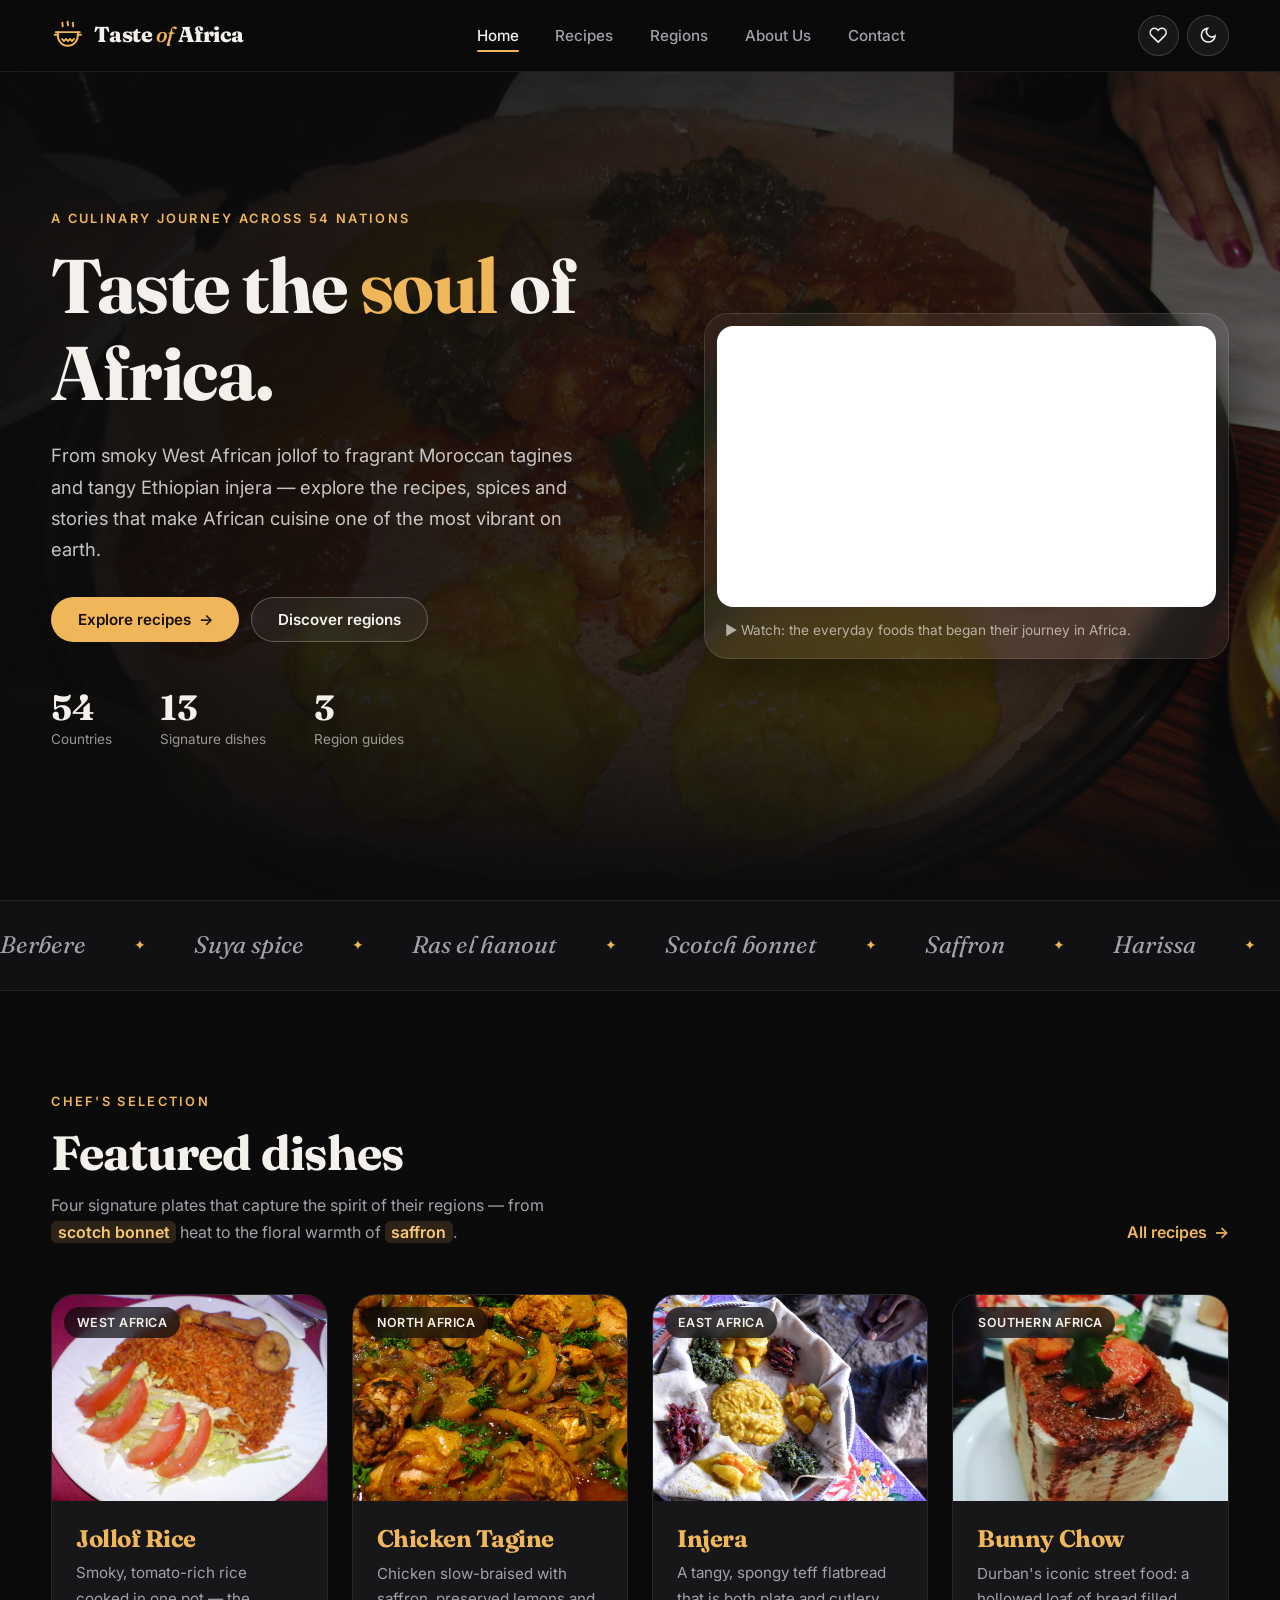
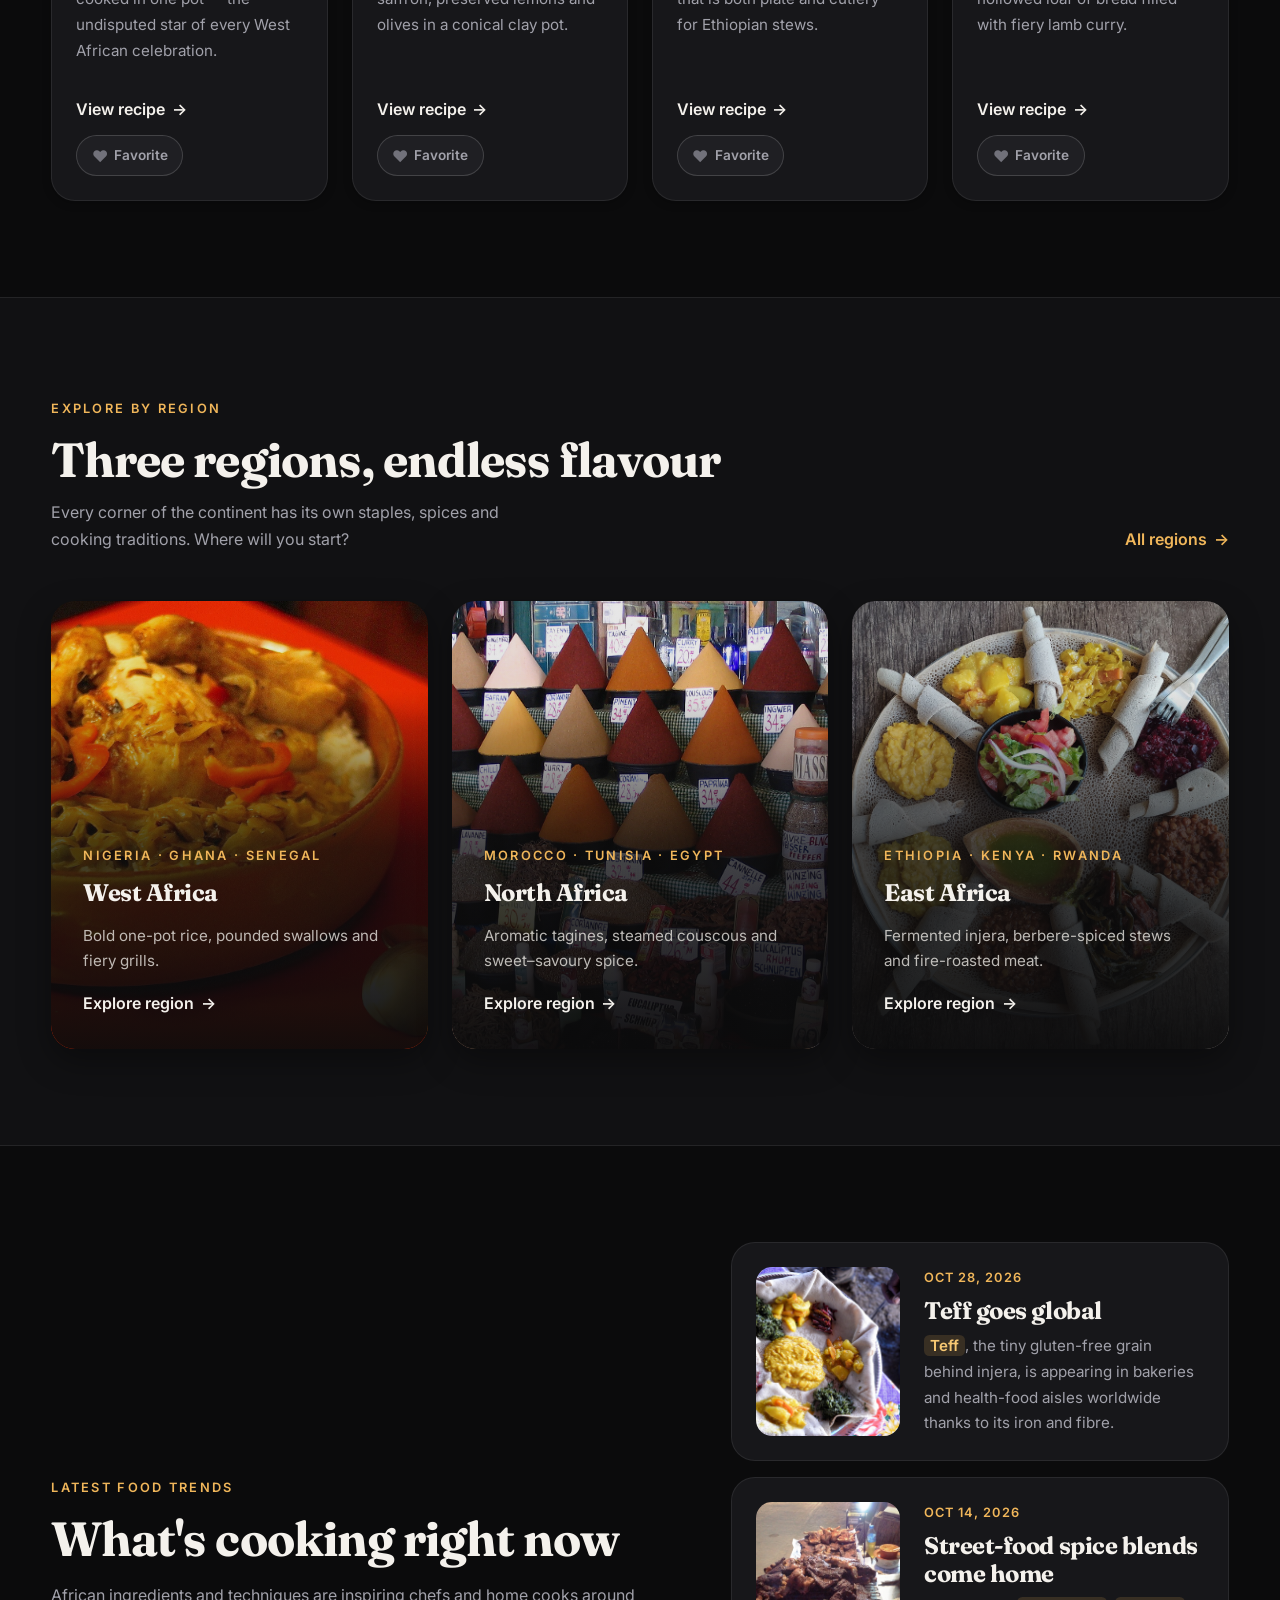
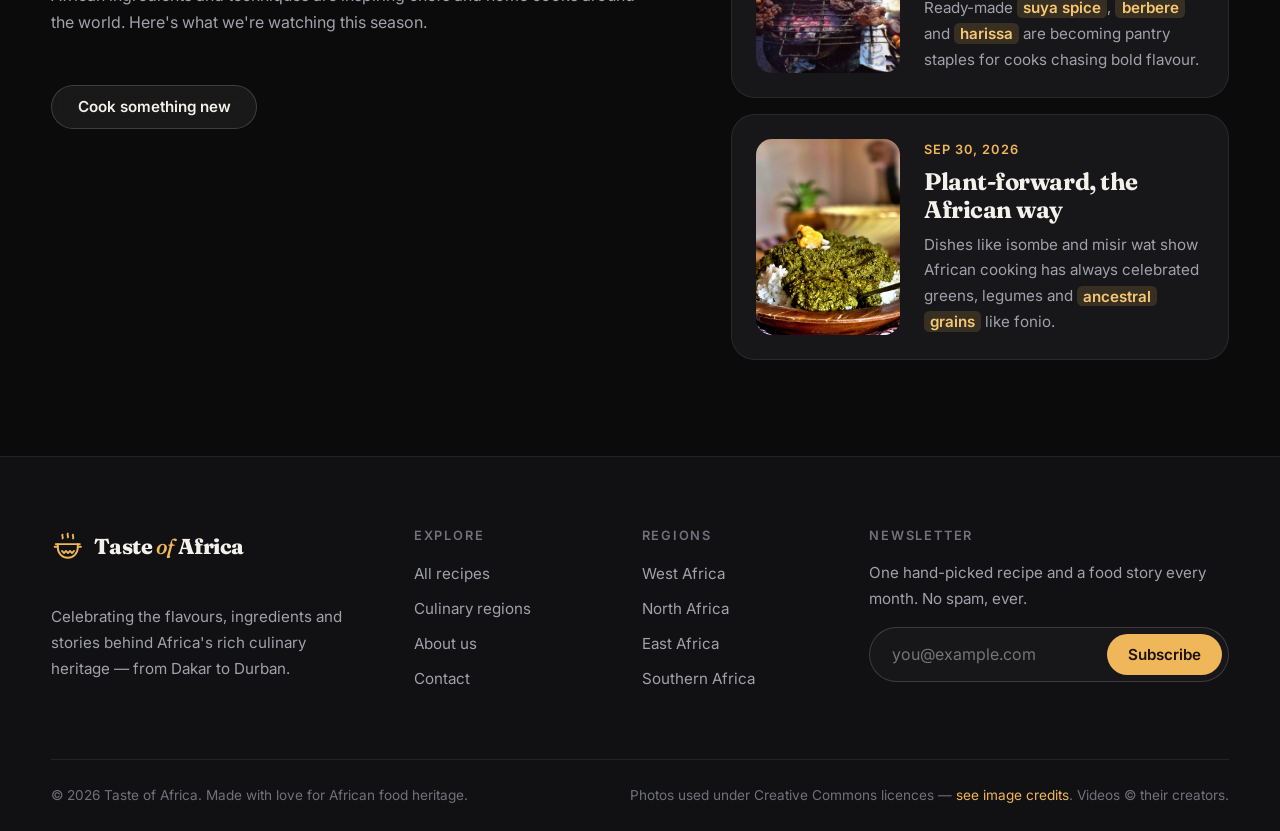
==== commit 1dd9f618: "changes" ====
--- a/index.html
+++ b/index.html
@@ -8,13 +8,11 @@
   <title>Home — A Culinary Journey Across Africa | Taste of Africa</title>
   <link rel="icon" href="data:image/svg+xml,%3Csvg xmlns='http://www.w3.org/2000/svg' viewBox='0 0 32 32' fill='none' stroke='%23f0b65a' stroke-width='2.2' stroke-linecap='round' stroke-linejoin='round'%3E%3Crect width='32' height='32' rx='7' fill='%230b0b0c' stroke='none'/%3E%3Cpath d='M11 4c-1.2 1.2 1.2 2.4 0 3.6M16 3c-1.2 1.2 1.2 2.4 0 3.6M21 4c-1.2 1.2 1.2 2.4 0 3.6M4.5 12.5h23M6.5 12.5v3.5a9.5 9.5 0 0 0 19 0v-3.5M10.5 19l1.9 2 1.9-2 1.9 2 1.9-2 1.9 2 1.9-2'/%3E%3C/svg%3E">
 
-  <!-- Google Fonts: Fraunces (expressive headings) + Inter (clean body text) -->
   <link rel="preconnect" href="https://fonts.googleapis.com">
   <link rel="preconnect" href="https://fonts.gstatic.com" crossorigin>
   <link href="https://fonts.googleapis.com/css2?family=Fraunces:ital,opsz,wght@0,9..144,500;0,9..144,700;0,9..144,800;1,9..144,500&amp;family=Inter:wght@400;500;600;700&amp;display=swap" rel="stylesheet">
 
   <link rel="stylesheet" href="css/styles.css">
-  <!-- Apply the saved colour theme before the page paints (prevents a flash) -->
   <script>
     try {
       var savedTheme = JSON.parse(localStorage.getItem("toa-theme"));
@@ -25,7 +23,6 @@
 <body>
   <a class="skip-link" href="#main">Skip to main content</a>
 
-  <!-- ===== Site header & navigation ===== -->
   <header class="site-header">
     <div class="container header-inner">
       <a href="index.html" class="logo" aria-label="Taste of Africa — home">
@@ -60,7 +57,7 @@
   </header>
 
   <main id="main">
-    <!-- ===== Hero ===== -->
+
     <section class="hero" aria-labelledby="hero-title">
       <div class="container hero-grid">
         <div class="reveal">
@@ -86,7 +83,6 @@
       </div>
     </section>
 
-    <!-- ===== Spice ticker ===== -->
     <section class="ticker" aria-label="Signature African spices">
       <ul class="ticker-track">
           <li>Berbere</li>
@@ -116,7 +112,6 @@
       </ul>
     </section>
 
-    <!-- ===== Featured dishes ===== -->
     <section class="section" aria-labelledby="featured-title">
       <div class="container">
         <div class="section-head reveal">
@@ -188,7 +183,6 @@
       </div>
     </section>
 
-    <!-- ===== Explore by region ===== -->
     <section class="section section-alt" aria-labelledby="regions-title">
       <div class="container">
         <div class="section-head reveal">
@@ -231,7 +225,6 @@
       </div>
     </section>
 
-    <!-- ===== Latest food trends ===== -->
     <section class="section" aria-labelledby="trends-title">
       <div class="container split">
         <div class="reveal">
@@ -270,7 +263,6 @@
     </section>
   </main>
 
-  <!-- ===== Footer with newsletter signup ===== -->
   <footer class="site-footer">
     <div class="container footer-grid">
       <section>
--- a/css/styles.css
+++ b/css/styles.css
@@ -1,30 +1,4 @@
-/* ==========================================================================
-   Taste of Africa — Main Stylesheet
-   --------------------------------------------------------------------------
-   Table of contents
-   1.  Design tokens (colours, fonts, spacing) + light theme
-   2.  Reset & base elements
-   3.  Layout helpers
-   4.  Buttons, chips & marks
-   5.  Header & navigation
-   6.  Hero sections
-   7.  Ingredient ticker
-   8.  Section headings
-   9.  Cards (dishes, regions, articles)
-   10. Recipe filter & favourites
-   11. Recipe detail page
-   12. Region pages
-   13. About page
-   14. Contact page & forms
-   15. Footer & newsletter
-   16. Utilities & animations
-   17. Responsive breakpoints
-   ========================================================================== */
-
-/* 1. DESIGN TOKENS ======================================================== */
 :root {
-  /* Palette — "midnight & saffron": premium blacks and greys,
-     warmed with spice-inspired accents (saffron, papaya, hibiscus). */
   --bg: #0b0b0c;
   --bg-elev: #111113;
   --surface: #17171a;
@@ -35,22 +9,20 @@
   --text-muted: #a1a1aa;
   --text-faint: #71717a;
 
-  --accent: #f0b65a;          /* saffron gold */
+  --accent: #f0b65a;
   --accent-strong: #f7c873;
-  --accent-2: #ff8a5c;        /* papaya / paprika */
-  --accent-ink: #1a1206;      /* text on accent backgrounds */
-  --heart: #ff4d6d;           /* hibiscus red for favourites */
+  --accent-2: #ff8a5c;
+  --accent-ink: #1a1206;
+  --heart: #ff4d6d;
   --success: #4ade80;
   --error: #ff6b6b;
 
-  --gradient-accent: linear-gradient(135deg, var(--accent) 0%, var(--accent-2) 100%);
+  --gradient-accent: var(--accent);
   --overlay: linear-gradient(180deg, rgba(11, 11, 12, 0.35) 0%, rgba(11, 11, 12, 0.85) 70%, var(--bg) 100%);
 
-  /* Typography */
   --font-display: "Fraunces", Georgia, "Times New Roman", serif;
   --font-body: "Inter", system-ui, -apple-system, "Segoe UI", Roboto, sans-serif;
 
-  /* Spacing scale (rem based for accessibility) */
   --space-1: 0.25rem;
   --space-2: 0.5rem;
   --space-3: 0.75rem;
@@ -61,7 +33,6 @@
   --space-8: 4.5rem;
   --space-9: 6rem;
 
-  /* Shape & depth */
   --radius-sm: 0.5rem;
   --radius: 1rem;
   --radius-lg: 1.5rem;
@@ -76,7 +47,6 @@
   color-scheme: dark;
 }
 
-/* Light theme — toggled by JavaScript via data-theme on <html> */
 [data-theme="light"] {
   --bg: #f7f5f1;
   --bg-elev: #ffffff;
@@ -98,7 +68,6 @@
   color-scheme: light;
 }
 
-/* 2. RESET & BASE ========================================================= */
 *,
 *::before,
 *::after {
@@ -106,7 +75,7 @@
 }
 
 html {
-  font-size: 100%;               /* 16px base — respects user settings */
+  font-size: 100%;
   scroll-behavior: smooth;
   scroll-padding-top: calc(var(--header-h) + 1rem);
 }
@@ -177,7 +146,6 @@
   color: var(--accent-ink);
 }
 
-/* Accessible "skip to content" link */
 .skip-link {
   position: absolute;
   left: 1rem;
@@ -191,7 +159,6 @@
 }
 .skip-link:focus { top: 1rem; }
 
-/* 3. LAYOUT HELPERS ======================================================= */
 .container {
   width: min(92%, 75rem);
   margin-inline: auto;
@@ -228,12 +195,10 @@
   align-items: center;
 }
 
-/* Columns of equal height (e.g. text + map on the About page) */
 .split-stretch { align-items: stretch; }
 .split-stretch .map-frame { display: flex; flex-direction: column; }
 .split-stretch .map-frame iframe { flex: 1; min-height: 24rem; }
 
-/* 4. BUTTONS, CHIPS & MARKS =============================================== */
 .btn {
   display: inline-flex;
   align-items: center;
@@ -254,11 +219,10 @@
 .btn-primary {
   background: var(--gradient-accent);
   color: #1a1206;
-  box-shadow: 0 8px 24px rgba(240, 140, 80, 0.25);
 }
 .btn-primary:hover {
   color: #1a1206;
-  box-shadow: 0 12px 32px rgba(240, 140, 80, 0.4);
+  background: var(--accent-strong);
 }
 
 .btn-ghost {
@@ -305,11 +269,10 @@
   color: var(--accent);
 }
 
-/* Custom <mark> — highlights spices, ingredients and techniques */
 mark {
   padding: 0.05em 0.4em;
   border-radius: 0.35em;
-  background: linear-gradient(120deg, rgba(240, 182, 90, 0.22), rgba(255, 138, 92, 0.22));
+  background: rgba(240, 182, 90, 0.15);
   color: var(--accent-strong);
   font-weight: 600;
   box-decoration-break: clone;
@@ -319,15 +282,11 @@
 [data-theme="light"] mark { color: #8a5a06; }
 
 .text-gradient {
-  background: var(--gradient-accent);
-  -webkit-background-clip: text;
-  background-clip: text;
-  color: transparent;
+  color: var(--accent);
 }
 
 .muted { color: var(--text-muted); }
 
-/* 5. HEADER & NAVIGATION ================================================== */
 .site-header {
   position: sticky;
   top: 0;
@@ -400,7 +359,6 @@
   transition: color 0.2s ease, background-color 0.2s ease;
 }
 
-/* Animated underline on hover */
 .nav-list a::after {
   content: "";
   position: absolute;
@@ -445,7 +403,6 @@
 }
 .icon-btn svg { width: 1.15rem; height: 1.15rem; }
 
-/* Sun / moon icons swap with the theme */
 .icon-sun { display: none; }
 [data-theme="light"] .icon-sun { display: block; }
 [data-theme="light"] .icon-moon { display: none; }
@@ -470,7 +427,6 @@
 
 .nav-toggle { display: none; }
 
-/* 6. HERO SECTIONS ======================================================== */
 .hero {
   position: relative;
   min-height: min(calc(100vh - var(--header-h)), 54rem);
@@ -489,7 +445,6 @@
   inset: 0;
   z-index: -1;
   background:
-    radial-gradient(ellipse at 20% 30%, rgba(240, 182, 90, 0.18), transparent 55%),
     linear-gradient(90deg, rgba(11, 11, 12, 0.95) 0%, rgba(11, 11, 12, 0.8) 50%, rgba(11, 11, 12, 0.6) 100%),
     linear-gradient(180deg, transparent 70%, var(--bg) 100%);
 }
@@ -537,7 +492,6 @@
   color: rgba(244, 241, 236, 0.6);
 }
 
-/* Glass card that holds the hero video */
 .video-card {
   padding: var(--space-3);
   border: 1px solid rgba(255, 255, 255, 0.12);
@@ -553,7 +507,6 @@
   color: rgba(244, 241, 236, 0.65);
 }
 
-/* Responsive 16:9 video wrapper used across the site */
 .video-frame {
   position: relative;
   aspect-ratio: 16 / 9;
@@ -570,7 +523,6 @@
   border: 0;
 }
 
-/* Smaller page hero used on inner pages */
 .page-hero {
   position: relative;
   padding: var(--space-9) 0 var(--space-8);
@@ -591,9 +543,6 @@
 }
 
 .page-hero.plain {
-  background-image:
-    radial-gradient(ellipse at 15% 0%, rgba(240, 182, 90, 0.16), transparent 50%),
-    radial-gradient(ellipse at 90% 100%, rgba(255, 138, 92, 0.12), transparent 50%);
   background-color: var(--bg-elev);
   color: var(--text);
   border-bottom: 1px solid var(--border);
@@ -624,7 +573,6 @@
 .breadcrumb a { color: inherit; }
 .breadcrumb a:hover { color: var(--accent); }
 
-/* 7. INGREDIENT TICKER (pure CSS marquee) ================================= */
 .ticker {
   overflow: hidden;
   padding-block: var(--space-5);
@@ -666,7 +614,6 @@
   to { transform: translateX(-50%); }
 }
 
-/* 8. SECTION HEADINGS ===================================================== */
 .section-head {
   display: flex;
   flex-wrap: wrap;
@@ -698,7 +645,6 @@
 .link-arrow span { transition: transform 0.25s var(--ease); }
 .link-arrow:hover span { transform: translateX(4px); }
 
-/* 9. CARDS ================================================================ */
 .card {
   position: relative;
   display: flex;
@@ -754,7 +700,6 @@
 .card-body h3 a { color: var(--text); }
 .card-body h3 a:hover { color: var(--accent); }
 
-/* Make the whole card clickable while keeping buttons usable */
 .card-link::before {
   content: "";
   position: absolute;
@@ -779,7 +724,6 @@
   color: var(--text-faint);
 }
 
-/* Featured dish cards (figure + figcaption) */
 .dish-card figcaption {
   display: flex;
   flex: 1;
@@ -793,7 +737,6 @@
   color: var(--text-muted);
 }
 
-/* Region cards — tall image with text overlay */
 .region-card {
   position: relative;
   display: flex;
@@ -835,7 +778,6 @@
 }
 .region-card .eyebrow { color: var(--accent); }
 
-/* News / trend articles */
 .trend-card {
   display: grid;
   grid-template-columns: 9rem 1fr;
@@ -877,7 +819,6 @@
   gap: var(--space-4);
 }
 
-/* 10. RECIPE FILTER & FAVOURITES ========================================== */
 .filter-bar {
   display: flex;
   flex-wrap: wrap;
@@ -966,10 +907,9 @@
 }
 .empty-state .empty-icon { font-size: 2.5rem; margin-bottom: var(--space-3); }
 
-/* "❤ Favorite" button */
 .fav-btn {
   position: relative;
-  z-index: 2;                  /* above the clickable card overlay */
+  z-index: 2;
   display: inline-flex;
   align-items: center;
   gap: 0.4rem;
@@ -1019,7 +959,6 @@
   margin-top: var(--space-4);
 }
 
-/* 11. RECIPE DETAIL PAGE ================================================== */
 .recipe-hero { padding-bottom: var(--space-8); }
 .recipe-hero .card-actions { justify-content: flex-start; }
 
@@ -1098,7 +1037,6 @@
 
 .panel h2 { font-size: 1.6rem; }
 
-/* Ingredient scaler */
 .scaler {
   display: flex;
   align-items: center;
@@ -1181,7 +1119,6 @@
   color: var(--text-muted);
 }
 
-/* Expandable instructions (<details> + <summary>) */
 .steps details {
   margin-bottom: var(--space-3);
   overflow: hidden;
@@ -1247,7 +1184,6 @@
   font-size: 0.95rem;
 }
 
-/* Nutrition table */
 .table-wrap {
   overflow-x: auto;
   border: 1px solid var(--border);
@@ -1287,7 +1223,6 @@
 tbody td:last-child { font-weight: 600; text-align: right; }
 thead th:last-child { text-align: right; }
 
-/* Map frame */
 .map-frame {
   overflow: hidden;
   border: 1px solid var(--border);
@@ -1317,7 +1252,6 @@
   color: var(--text-muted);
 }
 
-/* 12. REGION PAGES ======================================================== */
 .region-intro {
   font-size: 1.15rem;
   line-height: 1.85;
@@ -1397,16 +1331,13 @@
 .spice h3 { font-size: 1.1rem; margin-bottom: var(--space-2); }
 .spice p { margin: 0; font-size: 0.9rem; color: var(--text-muted); }
 
-/* 13. ABOUT PAGE ========================================================== */
 .mission {
   position: relative;
   padding: var(--space-8) var(--space-7);
   overflow: hidden;
   border: 1px solid var(--border);
   border-radius: var(--radius-lg);
-  background:
-    radial-gradient(ellipse at 0% 0%, rgba(240, 182, 90, 0.14), transparent 55%),
-    var(--surface);
+  background: var(--surface);
   text-align: center;
 }
 
@@ -1495,7 +1426,6 @@
 
 .value-card p { margin: 0; color: var(--text-muted); }
 
-/* 14. CONTACT PAGE & FORMS ================================================ */
 .contact-layout {
   display: grid;
   grid-template-columns: 0.8fr 1.2fr;
@@ -1582,7 +1512,6 @@
 .field input::placeholder,
 .field textarea::placeholder { color: var(--text-faint); }
 
-/* Focus state — saffron border glow */
 .field input:focus,
 .field select:focus,
 .field textarea:focus {
@@ -1637,7 +1566,6 @@
   font-weight: 700;
 }
 
-/* 15. FOOTER & NEWSLETTER ================================================= */
 .site-footer {
   padding: var(--space-8) 0 var(--space-5);
   border-top: 1px solid var(--border);
@@ -1722,7 +1650,6 @@
 
 .footer-bottom p { margin: 0; }
 
-/* Back-to-top button */
 .back-to-top {
   position: fixed;
   right: 1.5rem;
@@ -1740,7 +1667,6 @@
   transform: none;
 }
 
-/* 16. UTILITIES & ANIMATIONS ============================================== */
 .hidden { display: none !important; }
 
 .visually-hidden {
@@ -1756,7 +1682,6 @@
 .mt-6 { margin-top: var(--space-6); }
 .center { text-align: center; }
 
-/* Scroll-reveal: only hidden when JS is running (class added by script.js) */
 .js .reveal {
   opacity: 0;
   transform: translateY(2rem);
@@ -1768,7 +1693,6 @@
   transform: none;
 }
 
-/* Card entrance animation when filter changes */
 .recipe-card.is-entering { animation: fade-up 0.5s var(--ease) both; }
 
 @keyframes fade-up {
@@ -1788,8 +1712,7 @@
   .js .reveal { opacity: 1; transform: none; }
 }
 
-/* 17. RESPONSIVE BREAKPOINTS ============================================== */
-@media (max-width: 64rem) {           /* ≤ 1024px — tablets */
+@media (max-width: 64rem) {
   .grid-4 { grid-template-columns: repeat(2, 1fr); }
   .hero-grid,
   .split,
@@ -1801,7 +1724,7 @@
   .hero { min-height: auto; padding-block: var(--space-9); }
 }
 
-@media (max-width: 52rem) {           /* ≤ 832px — mobile navigation */
+@media (max-width: 52rem) {
   .nav-toggle { display: inline-grid; }
 
   .main-nav {
@@ -1833,7 +1756,7 @@
   .search-field { flex: 1 1 100%; }
 }
 
-@media (max-width: 40rem) {           /* ≤ 640px — phones */
+@media (max-width: 40rem) {
   .section { padding-block: var(--space-8); }
   .grid-2,
   .grid-3,
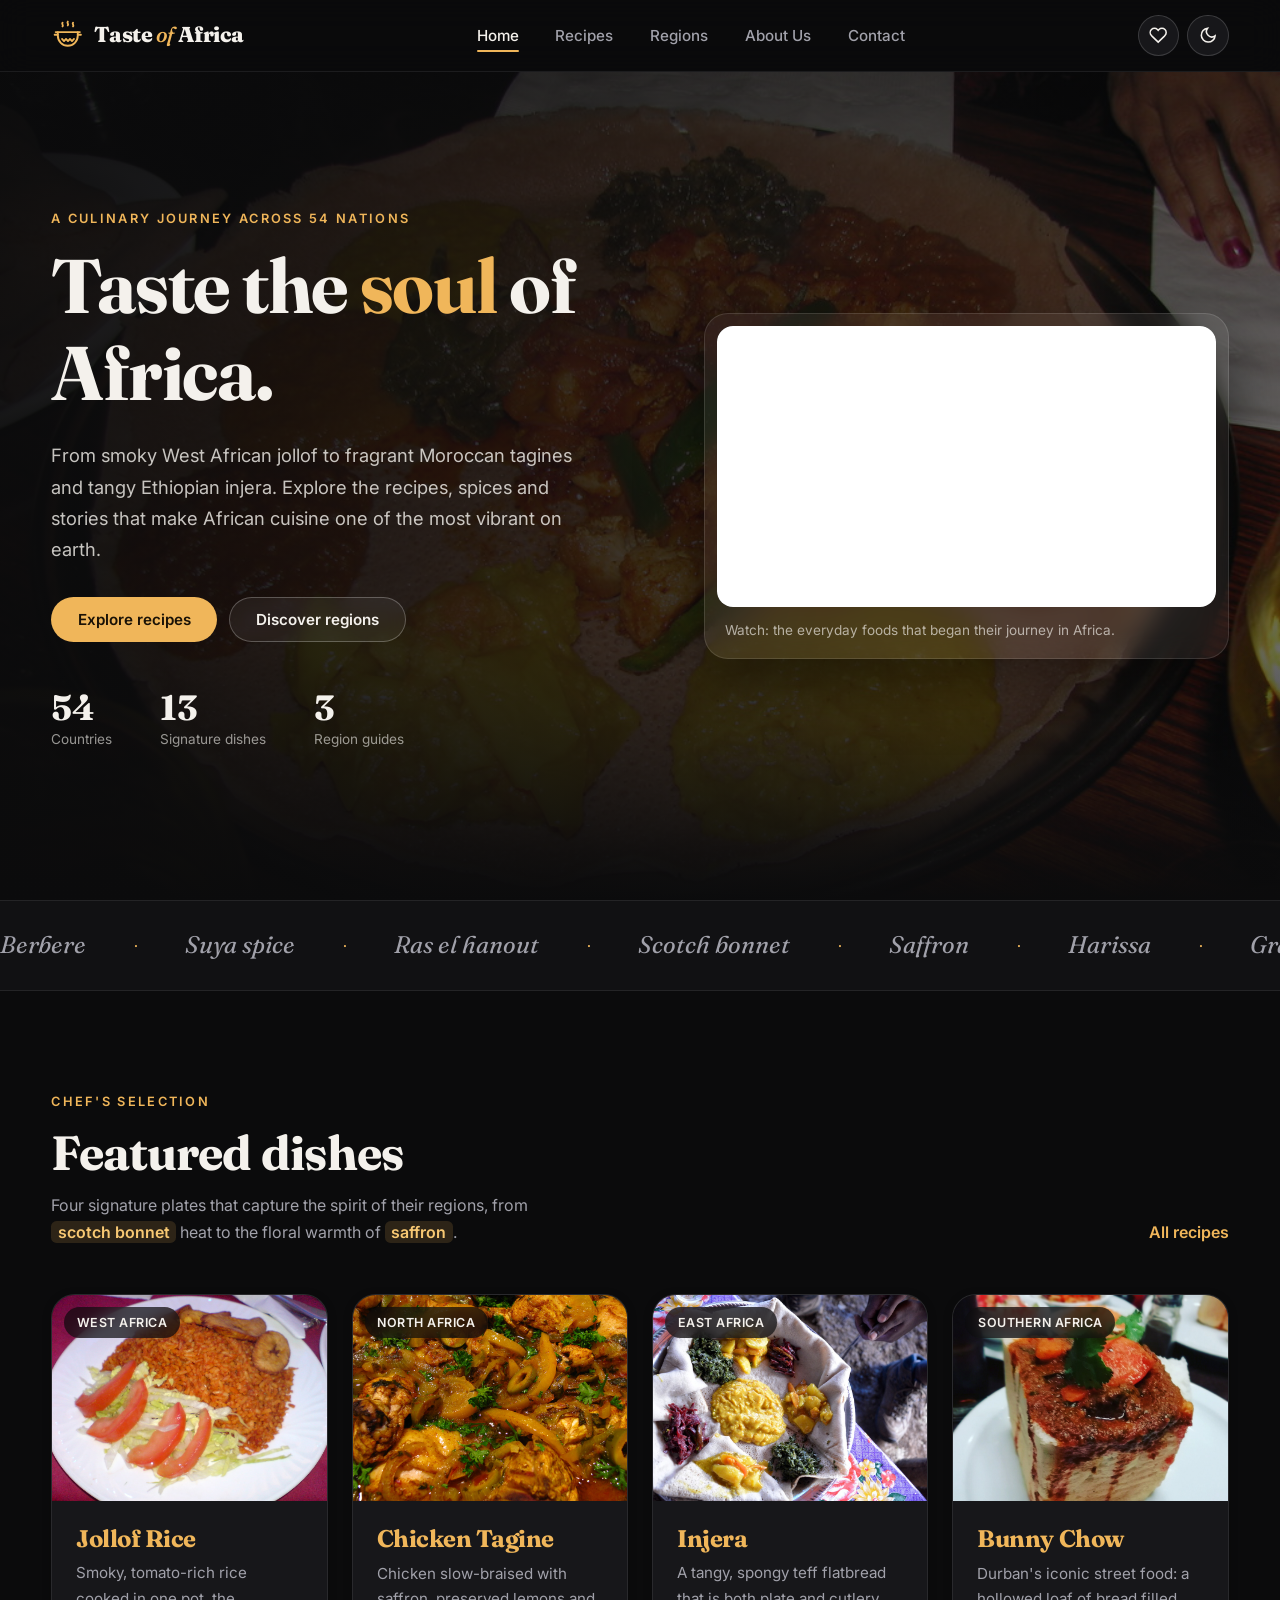
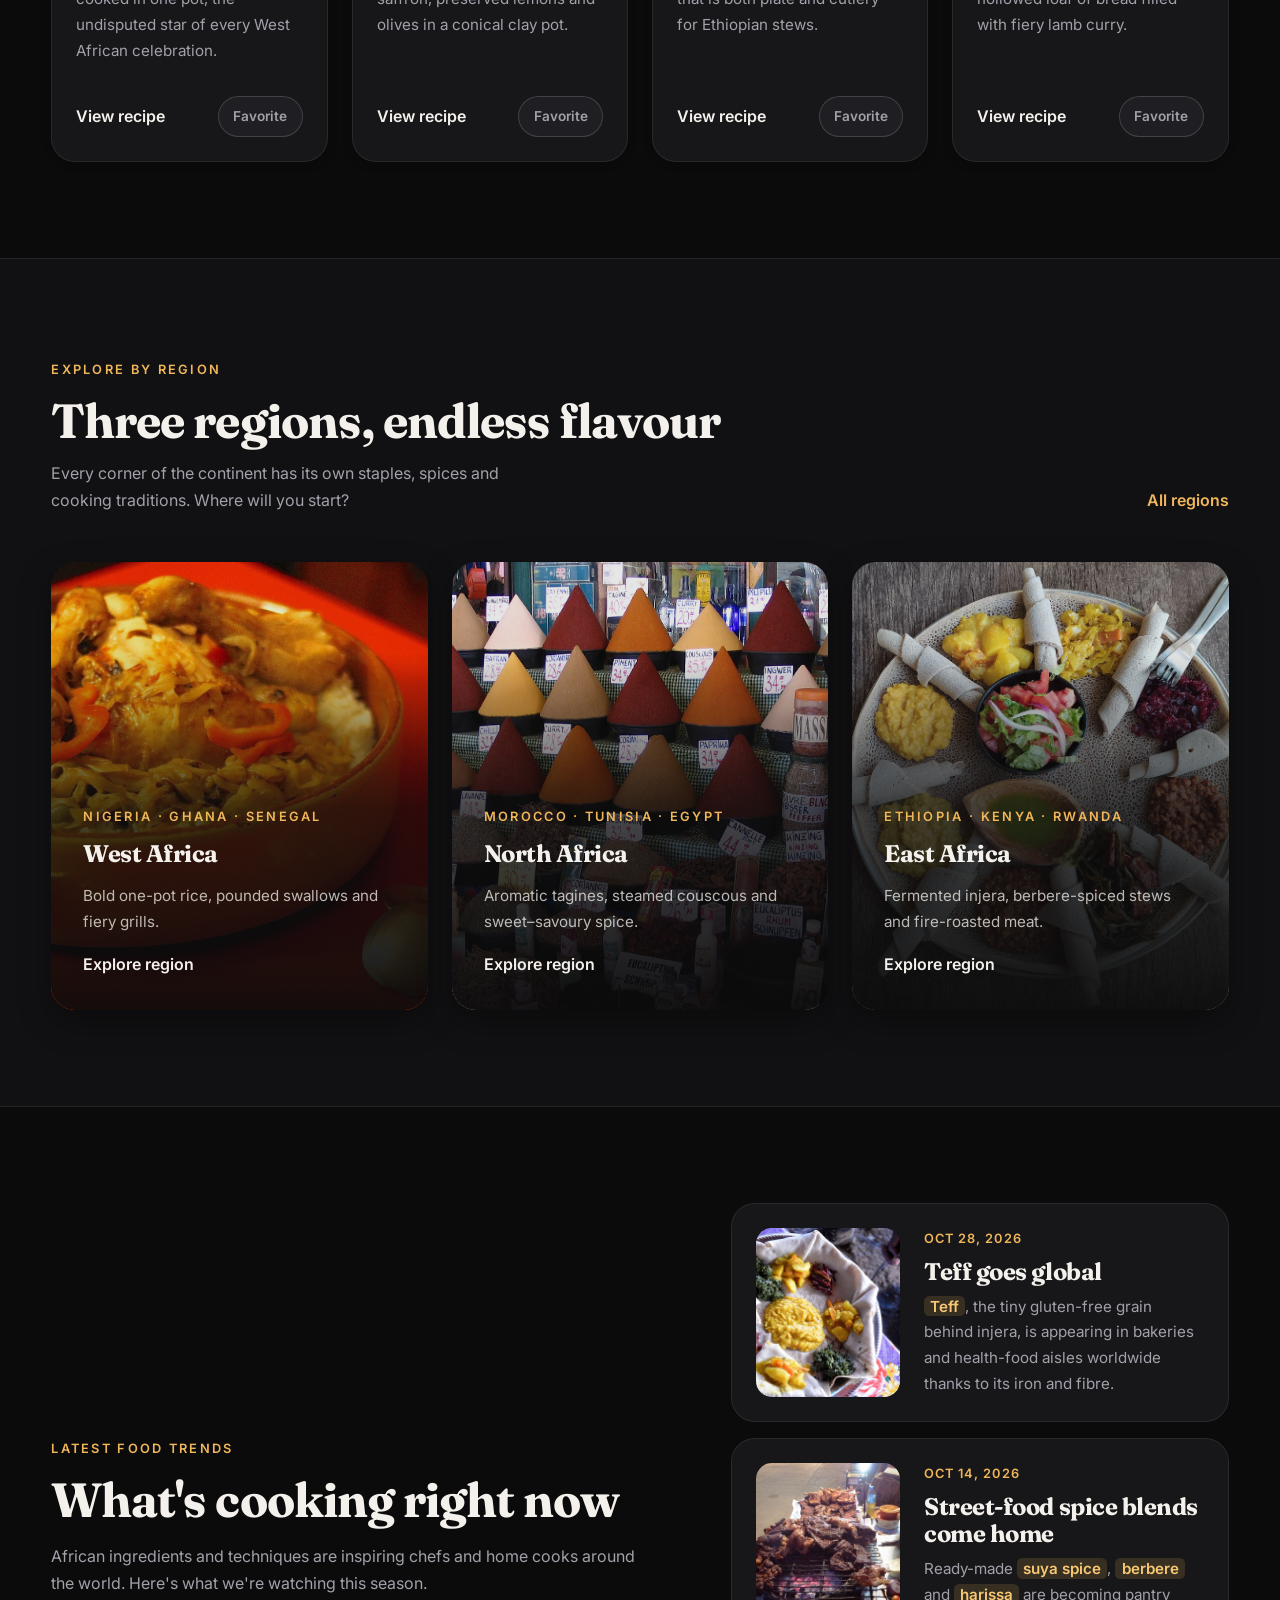
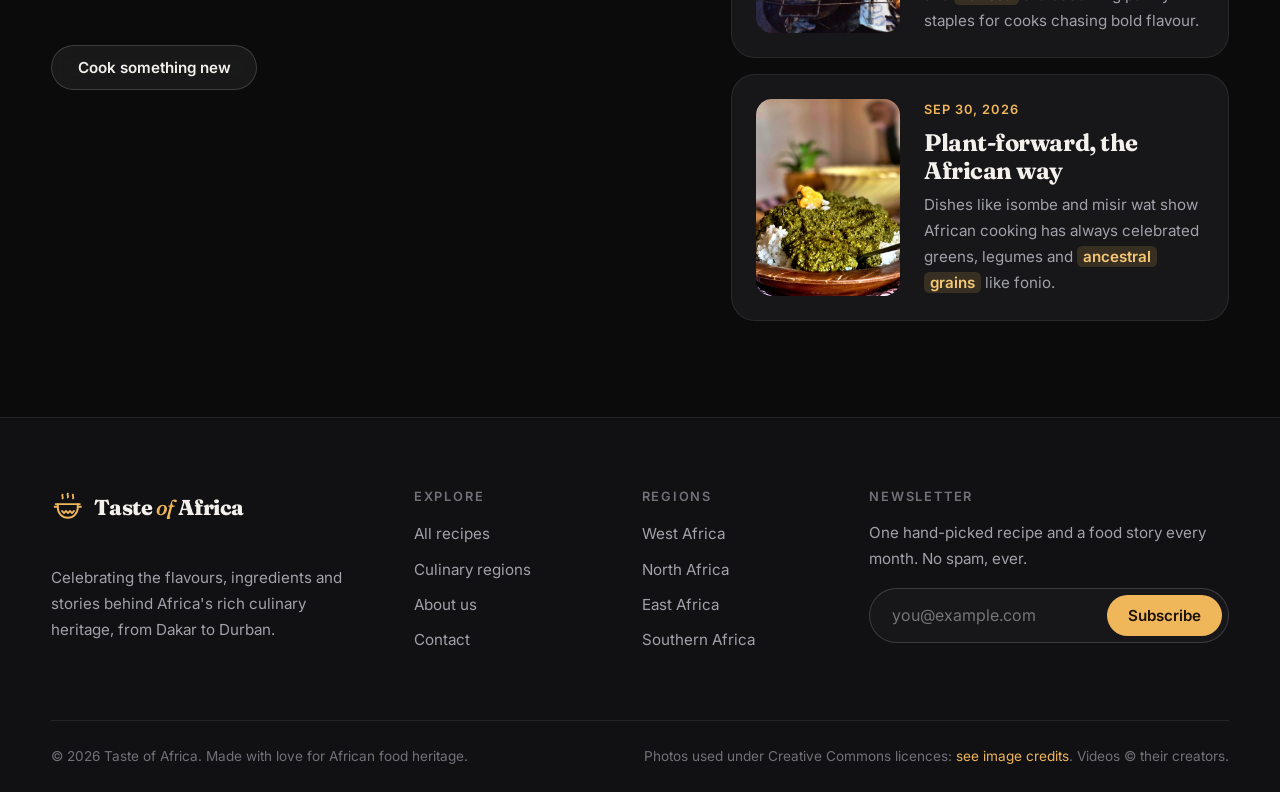
==== commit 424602c2: "websites enhancements" ====
--- a/index.html
+++ b/index.html
@@ -5,7 +5,7 @@
   <meta name="viewport" content="width=device-width, initial-scale=1.0">
   <meta name="description" content="Discover the rich, diverse flavours of African cuisine: recipes, regions and the stories behind them.">
   <meta name="theme-color" content="#0b0b0c">
-  <title>Home — A Culinary Journey Across Africa | Taste of Africa</title>
+  <title>Home: A Culinary Journey Across Africa | Taste of Africa</title>
   <link rel="icon" href="data:image/svg+xml,%3Csvg xmlns='http://www.w3.org/2000/svg' viewBox='0 0 32 32' fill='none' stroke='%23f0b65a' stroke-width='2.2' stroke-linecap='round' stroke-linejoin='round'%3E%3Crect width='32' height='32' rx='7' fill='%230b0b0c' stroke='none'/%3E%3Cpath d='M11 4c-1.2 1.2 1.2 2.4 0 3.6M16 3c-1.2 1.2 1.2 2.4 0 3.6M21 4c-1.2 1.2 1.2 2.4 0 3.6M4.5 12.5h23M6.5 12.5v3.5a9.5 9.5 0 0 0 19 0v-3.5M10.5 19l1.9 2 1.9-2 1.9 2 1.9-2 1.9 2 1.9-2'/%3E%3C/svg%3E">
 
   <link rel="preconnect" href="https://fonts.googleapis.com">
@@ -25,7 +25,7 @@
 
   <header class="site-header">
     <div class="container header-inner">
-      <a href="index.html" class="logo" aria-label="Taste of Africa — home">
+      <a href="index.html" class="logo" aria-label="Taste of Africa home">
         <svg class="logo-mark" viewBox="0 0 32 32" fill="none" stroke="currentColor" stroke-width="1.8" stroke-linecap="round" stroke-linejoin="round" aria-hidden="true"><path d="M11 3.5c-1.2 1.2 1.2 2.4 0 3.6M16 2.5c-1.2 1.2 1.2 2.4 0 3.6M21 3.5c-1.2 1.2 1.2 2.4 0 3.6"/><path d="M4.5 12.5h23"/><path d="M6.5 12.5v3.5a9.5 9.5 0 0 0 19 0v-3.5"/><path d="M10.5 19l1.9 2 1.9-2 1.9 2 1.9-2 1.9 2 1.9-2"/><path d="M6.5 15H3.5M25.5 15h3"/></svg>
         <span>Taste <em>of</em> Africa</span>
       </a>
@@ -63,9 +63,9 @@
         <div class="reveal">
           <span class="eyebrow">A culinary journey across 54 nations</span>
           <h1 id="hero-title">Taste the <span class="text-gradient">soul</span> of Africa.</h1>
-          <p class="hero-lead">From smoky West African jollof to fragrant Moroccan tagines and tangy Ethiopian injera — explore the recipes, spices and stories that make African cuisine one of the most vibrant on earth.</p>
+          <p class="hero-lead">From smoky West African jollof to fragrant Moroccan tagines and tangy Ethiopian injera. Explore the recipes, spices and stories that make African cuisine one of the most vibrant on earth.</p>
           <div class="hero-actions">
-            <a href="recipes.html" class="btn btn-primary">Explore recipes <span aria-hidden="true">→</span></a>
+            <a href="recipes.html" class="btn btn-primary">Explore recipes</a>
             <a href="regions.html" class="btn btn-ghost">Discover regions</a>
           </div>
           <ul class="hero-stats">
@@ -78,7 +78,7 @@
           <div class="video-frame">
             <iframe src="https://www.youtube-nocookie.com/embed/ptCJtJSwBqs" title="These 10 foods came from Africa — Where Food Began" loading="lazy" allow="accelerometer; autoplay; clipboard-write; encrypted-media; gyroscope; picture-in-picture; web-share" referrerpolicy="strict-origin-when-cross-origin" allowfullscreen></iframe>
           </div>
-          <figcaption>▶ Watch: the everyday foods that began their journey in Africa.</figcaption>
+          <figcaption>Watch: the everyday foods that began their journey in Africa.</figcaption>
         </figure>
       </div>
     </section>
@@ -118,9 +118,9 @@
           <div>
             <span class="eyebrow">Chef's selection</span>
             <h2 id="featured-title">Featured dishes</h2>
-            <p>Four signature plates that capture the spirit of their regions — from <mark>scotch bonnet</mark> heat to the floral warmth of <mark>saffron</mark>.</p>
+            <p>Four signature plates that capture the spirit of their regions, from <mark>scotch bonnet</mark> heat to the floral warmth of <mark>saffron</mark>.</p>
           </div>
-          <a href="recipes.html" class="link-arrow">All recipes <span aria-hidden="true">→</span></a>
+          <a href="recipes.html" class="link-arrow">All recipes</a>
         </div>
         <div class="grid grid-4 reveal">
           <figure class="card dish-card">
@@ -130,10 +130,10 @@
             </div>
             <figcaption>
               <h3><a class="card-link" href="jollof-rice.html">Jollof Rice</a></h3>
-              <p>Smoky, tomato-rich rice cooked in one pot — the undisputed star of every West African celebration.</p>
+              <p>Smoky, tomato-rich rice cooked in one pot, the undisputed star of every West African celebration.</p>
               <div class="card-actions">
-                <span class="link-arrow">View recipe <span aria-hidden="true">→</span></span>
-                <button class="fav-btn" type="button" data-id="jollof-rice" aria-pressed="false" aria-label="Save Jollof Rice to favorites"><span class="heart" aria-hidden="true">❤</span><span class="fav-label">Favorite</span></button>
+                <span class="link-arrow">View recipe</span>
+                <button class="fav-btn" type="button" data-id="jollof-rice" aria-pressed="false" aria-label="Save Jollof Rice to favorites"><span class="fav-label">Favorite</span></button>
               </div>
             </figcaption>
           </figure>
@@ -146,8 +146,8 @@
               <h3><a class="card-link" href="tagine.html">Chicken Tagine</a></h3>
               <p>Chicken slow-braised with saffron, preserved lemons and olives in a conical clay pot.</p>
               <div class="card-actions">
-                <span class="link-arrow">View recipe <span aria-hidden="true">→</span></span>
-                <button class="fav-btn" type="button" data-id="tagine" aria-pressed="false" aria-label="Save Chicken Tagine to favorites"><span class="heart" aria-hidden="true">❤</span><span class="fav-label">Favorite</span></button>
+                <span class="link-arrow">View recipe</span>
+                <button class="fav-btn" type="button" data-id="tagine" aria-pressed="false" aria-label="Save Chicken Tagine to favorites"><span class="fav-label">Favorite</span></button>
               </div>
             </figcaption>
           </figure>
@@ -160,8 +160,8 @@
               <h3><a class="card-link" href="injera.html">Injera</a></h3>
               <p>A tangy, spongy teff flatbread that is both plate and cutlery for Ethiopian stews.</p>
               <div class="card-actions">
-                <span class="link-arrow">View recipe <span aria-hidden="true">→</span></span>
-                <button class="fav-btn" type="button" data-id="injera" aria-pressed="false" aria-label="Save Injera to favorites"><span class="heart" aria-hidden="true">❤</span><span class="fav-label">Favorite</span></button>
+                <span class="link-arrow">View recipe</span>
+                <button class="fav-btn" type="button" data-id="injera" aria-pressed="false" aria-label="Save Injera to favorites"><span class="fav-label">Favorite</span></button>
               </div>
             </figcaption>
           </figure>
@@ -174,8 +174,8 @@
               <h3><a class="card-link" href="bunny-chow.html">Bunny Chow</a></h3>
               <p>Durban&#x27;s iconic street food: a hollowed loaf of bread filled with fiery lamb curry.</p>
               <div class="card-actions">
-                <span class="link-arrow">View recipe <span aria-hidden="true">→</span></span>
-                <button class="fav-btn" type="button" data-id="bunny-chow" aria-pressed="false" aria-label="Save Bunny Chow to favorites"><span class="heart" aria-hidden="true">❤</span><span class="fav-label">Favorite</span></button>
+                <span class="link-arrow">View recipe</span>
+                <button class="fav-btn" type="button" data-id="bunny-chow" aria-pressed="false" aria-label="Save Bunny Chow to favorites"><span class="fav-label">Favorite</span></button>
               </div>
             </figcaption>
           </figure>
@@ -191,7 +191,7 @@
             <h2 id="regions-title">Three regions, endless flavour</h2>
             <p>Every corner of the continent has its own staples, spices and cooking traditions. Where will you start?</p>
           </div>
-          <a href="regions.html" class="link-arrow">All regions <span aria-hidden="true">→</span></a>
+          <a href="regions.html" class="link-arrow">All regions</a>
         </div>
         <div class="grid grid-3 reveal">
           <a class="region-card" href="west-africa.html">
@@ -200,7 +200,7 @@
               <span class="eyebrow">Nigeria · Ghana · Senegal</span>
               <h3>West Africa</h3>
               <p>Bold one-pot rice, pounded swallows and fiery grills.</p>
-              <span class="link-arrow">Explore region <span aria-hidden="true">→</span></span>
+              <span class="link-arrow">Explore region</span>
             </div>
           </a>
           <a class="region-card" href="north-africa.html">
@@ -209,7 +209,7 @@
               <span class="eyebrow">Morocco · Tunisia · Egypt</span>
               <h3>North Africa</h3>
               <p>Aromatic tagines, steamed couscous and sweet–savoury spice.</p>
-              <span class="link-arrow">Explore region <span aria-hidden="true">→</span></span>
+              <span class="link-arrow">Explore region</span>
             </div>
           </a>
           <a class="region-card" href="east-africa.html">
@@ -218,7 +218,7 @@
               <span class="eyebrow">Ethiopia · Kenya · Rwanda</span>
               <h3>East Africa</h3>
               <p>Fermented injera, berbere-spiced stews and fire-roasted meat.</p>
-              <span class="link-arrow">Explore region <span aria-hidden="true">→</span></span>
+              <span class="link-arrow">Explore region</span>
             </div>
           </a>
         </div>
@@ -267,7 +267,7 @@
     <div class="container footer-grid">
       <section>
         <a href="index.html" class="logo"><svg class="logo-mark" viewBox="0 0 32 32" fill="none" stroke="currentColor" stroke-width="1.8" stroke-linecap="round" stroke-linejoin="round" aria-hidden="true"><path d="M11 3.5c-1.2 1.2 1.2 2.4 0 3.6M16 2.5c-1.2 1.2 1.2 2.4 0 3.6M21 3.5c-1.2 1.2 1.2 2.4 0 3.6"/><path d="M4.5 12.5h23"/><path d="M6.5 12.5v3.5a9.5 9.5 0 0 0 19 0v-3.5"/><path d="M10.5 19l1.9 2 1.9-2 1.9 2 1.9-2 1.9 2 1.9-2"/><path d="M6.5 15H3.5M25.5 15h3"/></svg><span>Taste <em>of</em> Africa</span></a>
-        <p class="mt-6">Celebrating the flavours, ingredients and stories behind Africa's rich culinary heritage — from Dakar to Durban.</p>
+        <p class="mt-6">Celebrating the flavours, ingredients and stories behind Africa's rich culinary heritage, from Dakar to Durban.</p>
       </section>
       <nav aria-label="Footer: explore">
         <h2>Explore</h2>
@@ -300,7 +300,7 @@
     </div>
     <div class="container footer-bottom">
       <p>&copy; <span class="current-year">2026</span> Taste of Africa. Made with love for African food heritage.</p>
-      <p>Photos used under Creative Commons licences — <a href="about.html#credits">see image credits</a>. Videos &copy; their creators.</p>
+      <p>Photos used under Creative Commons licences: <a href="about.html#credits">see image credits</a>. Videos &copy; their creators.</p>
     </div>
   </footer>
 
--- a/css/styles.css
+++ b/css/styles.css
@@ -602,7 +602,7 @@
 }
 
 .ticker-track li::after {
-  content: "✦";
+  content: "\00B7";
   font-style: normal;
   font-size: 0.9rem;
   color: var(--accent);
@@ -722,6 +722,10 @@
   border-top: 1px solid var(--border);
   font-size: 0.82rem;
   color: var(--text-faint);
+}
+.card-meta span + span::before {
+  content: "\00B7";
+  margin-right: var(--space-4);
 }
 
 .dish-card figcaption {
